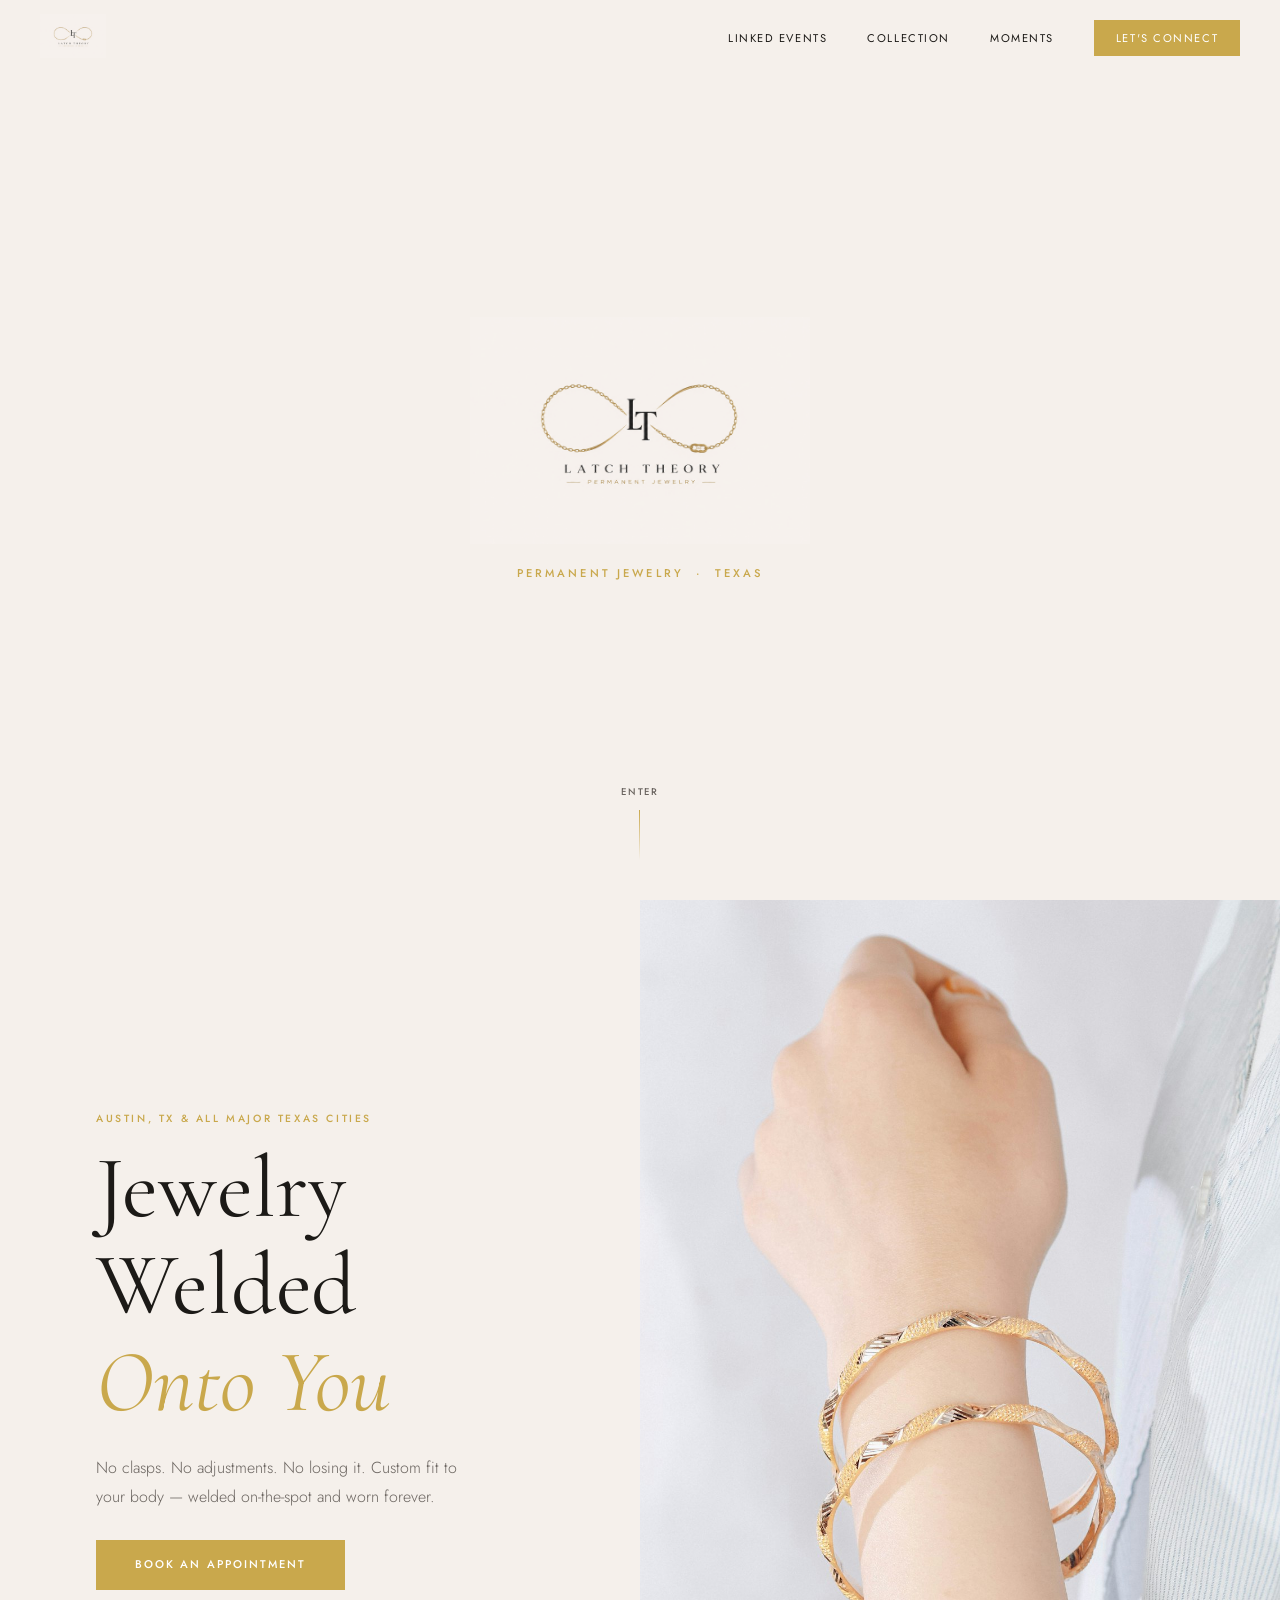
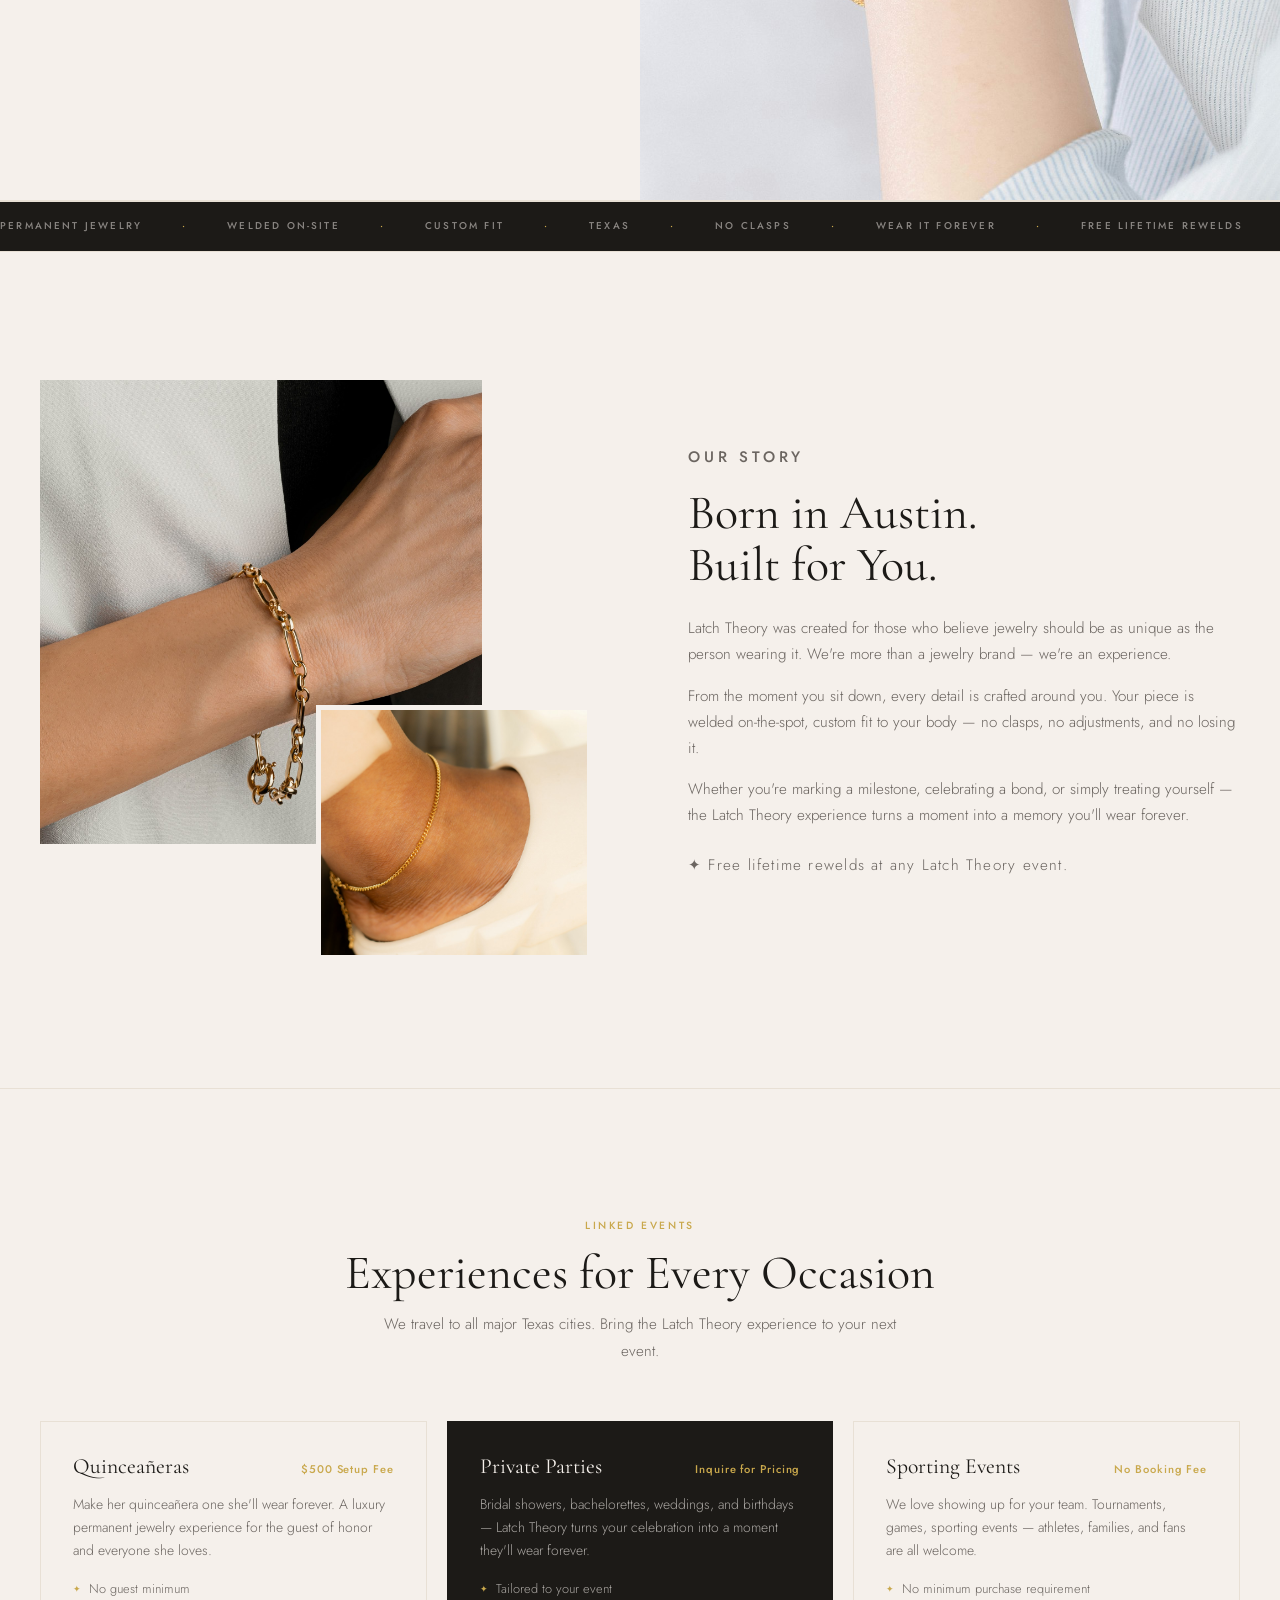
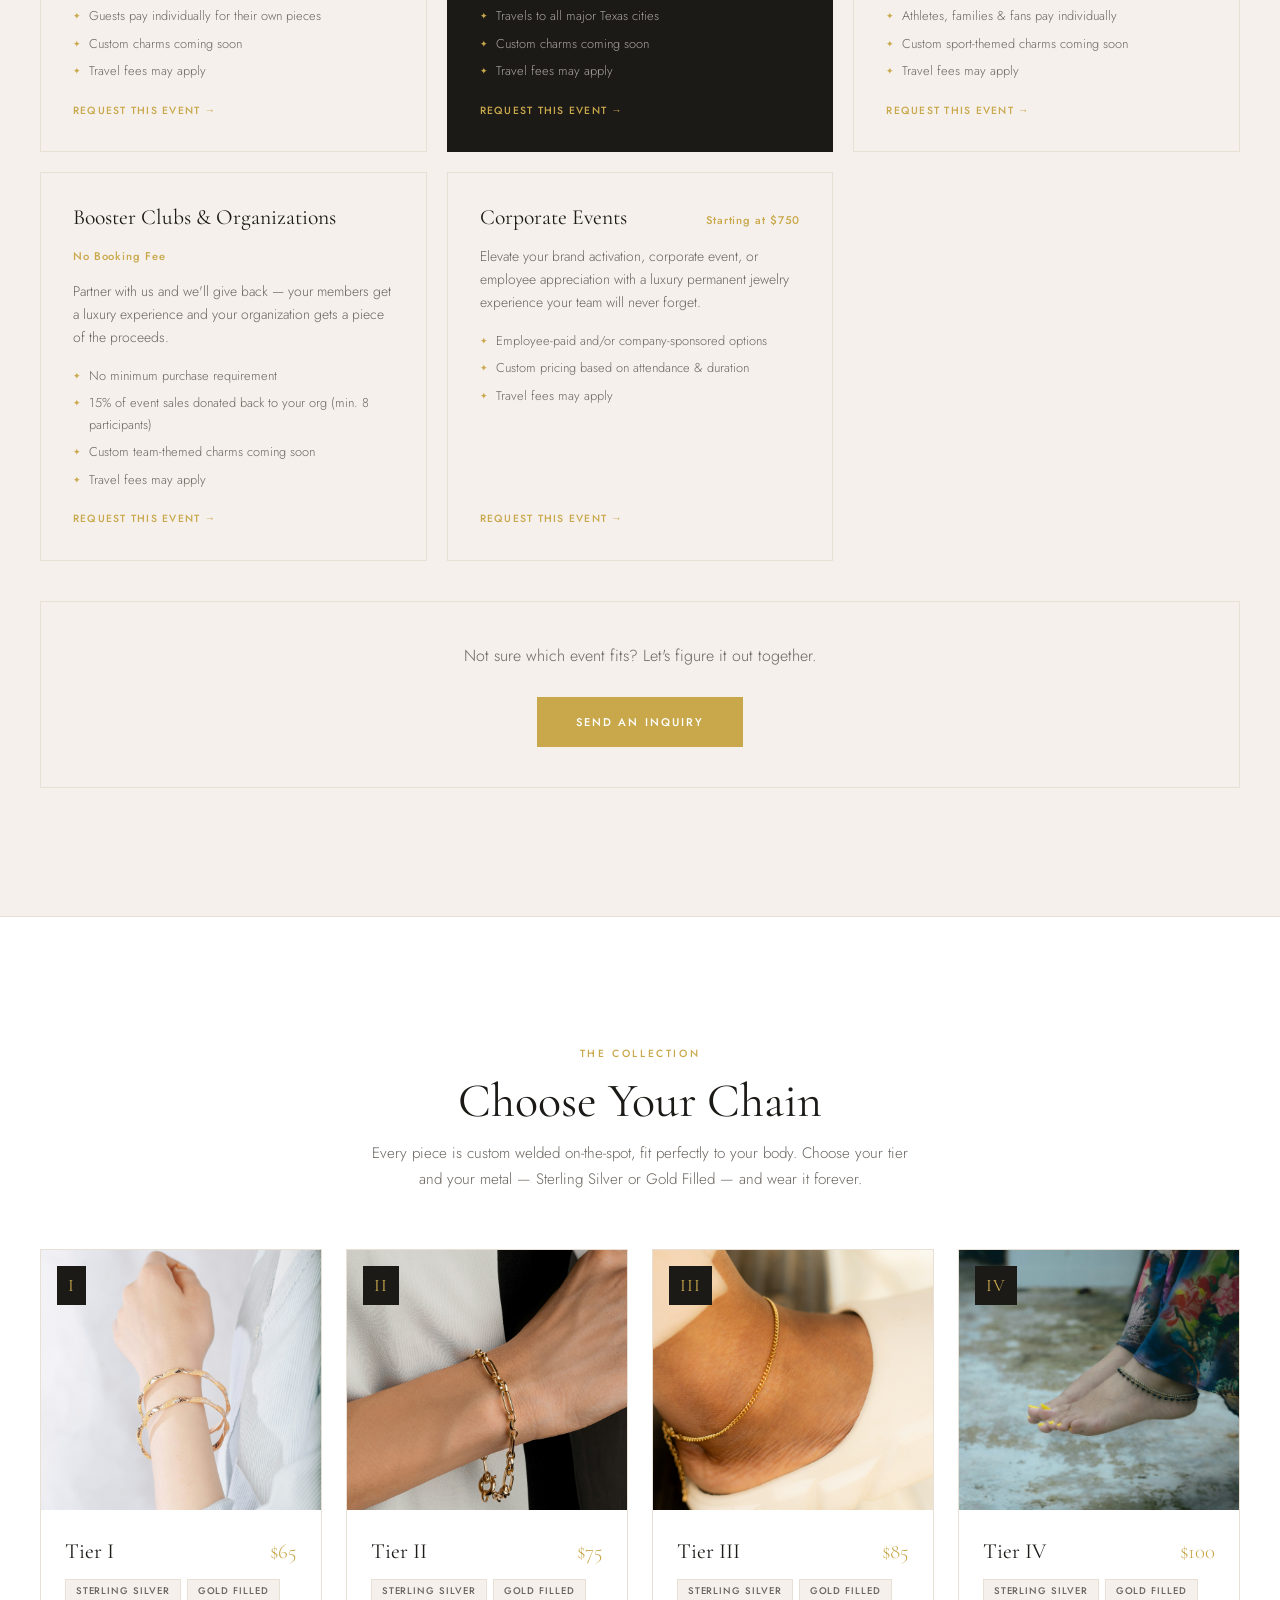
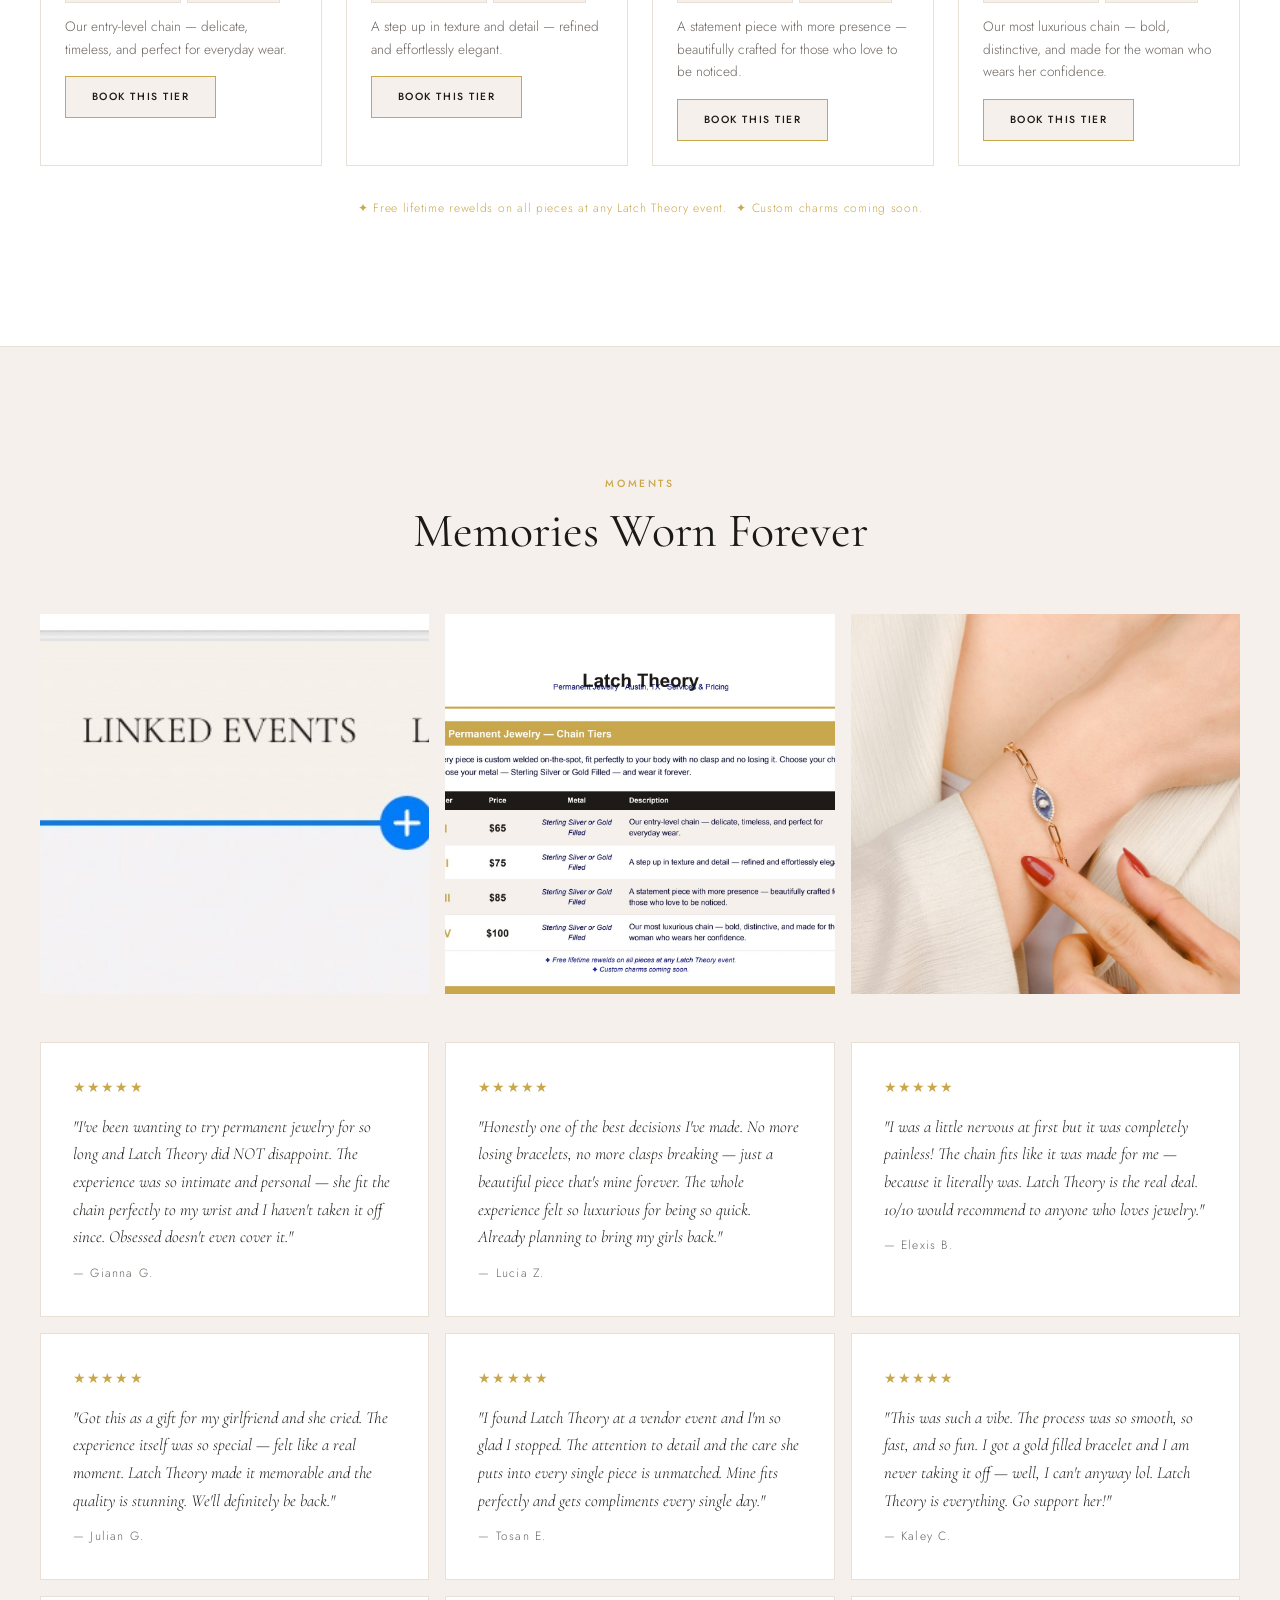
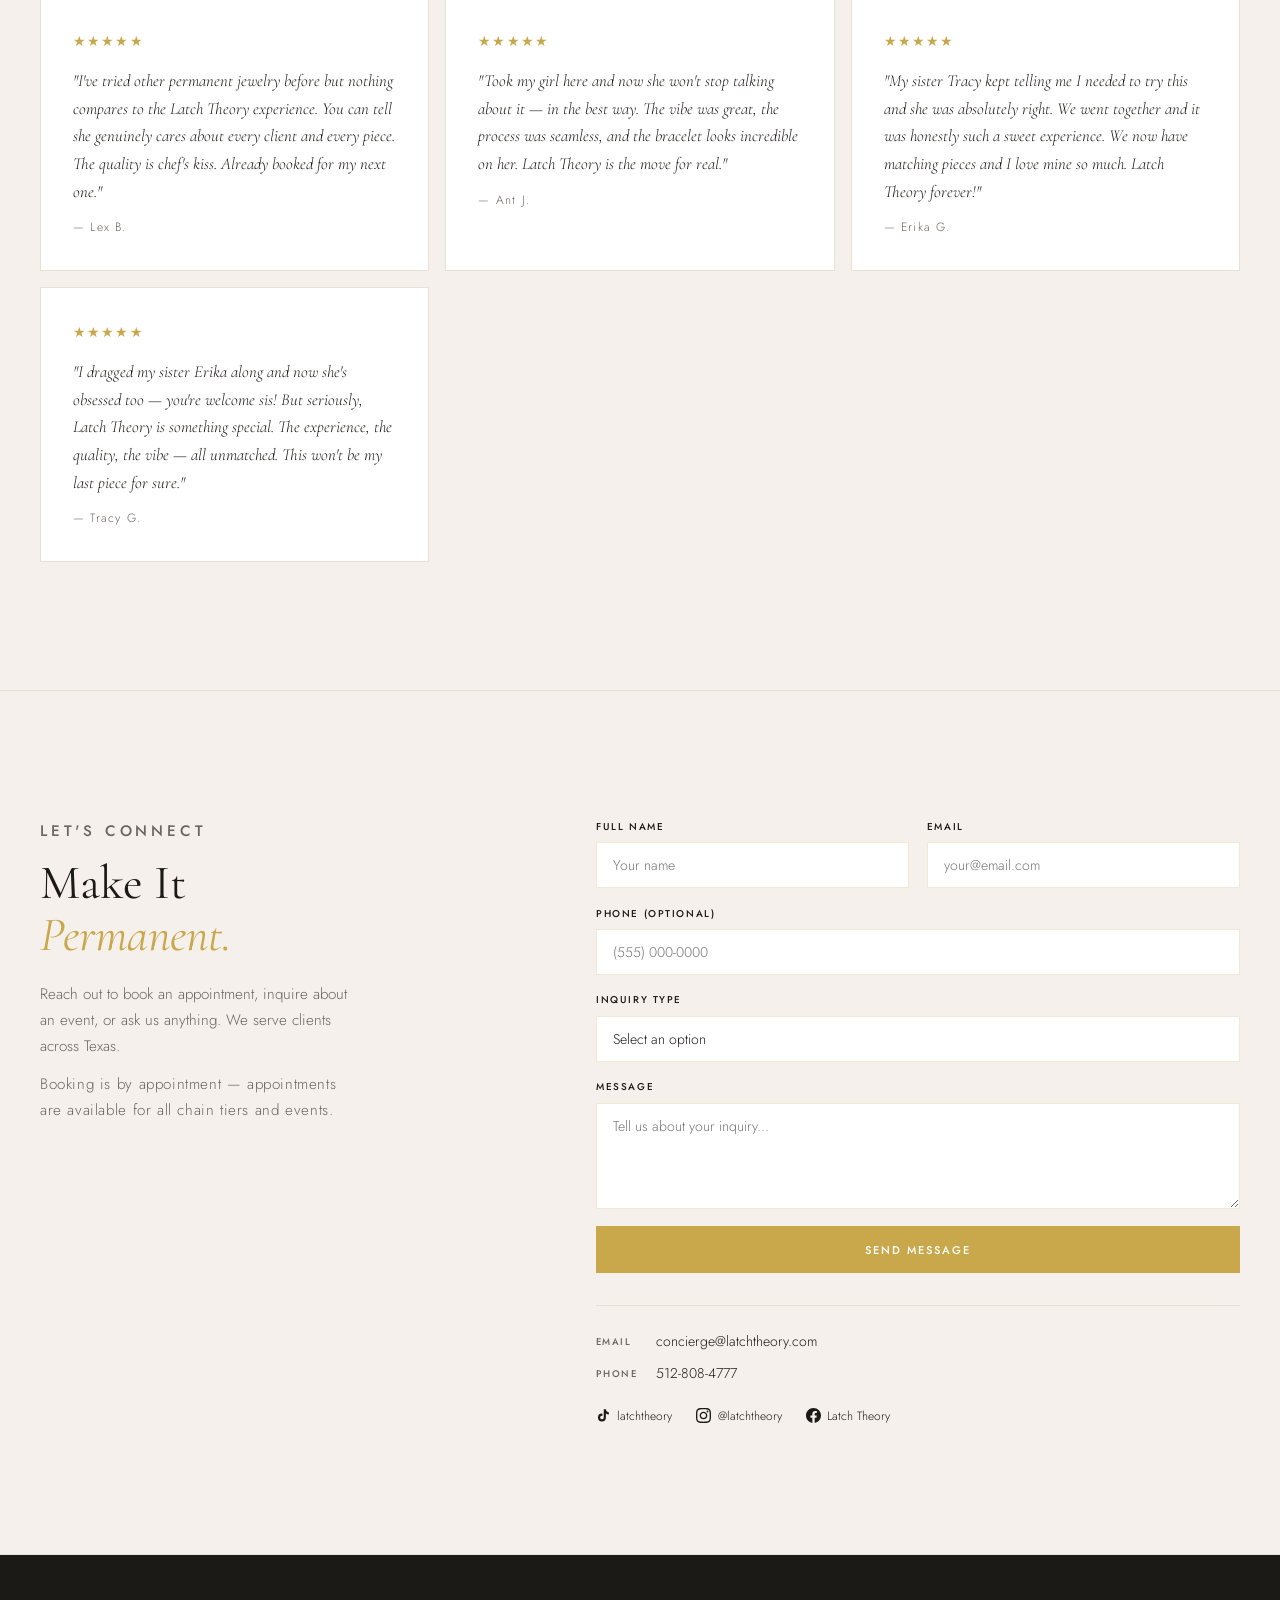
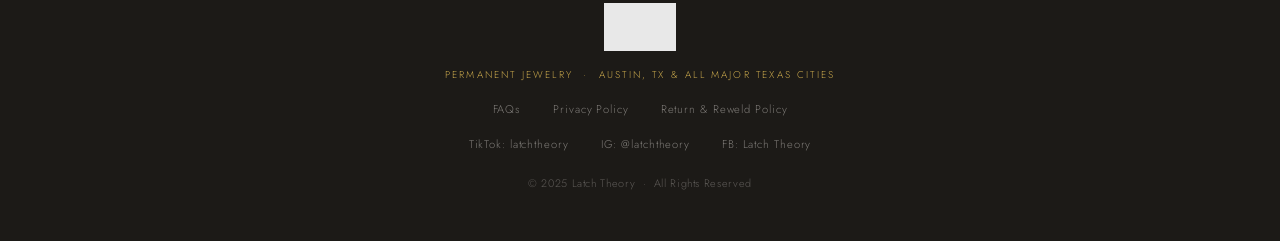
==== design4/index.html @ 0f4f3689 "Design 4: full site build with all real client content - Full-screen logo splash entrance that revea" ====
<!DOCTYPE html>
<html lang="en">
<head>
  <meta charset="UTF-8" />
  <meta name="viewport" content="width=device-width, initial-scale=1.0" />
  <title>Latch Theory — Permanent Jewelry | Texas</title>
  <link rel="stylesheet" href="style.css" />
  <link href="https://fonts.googleapis.com/css2?family=Cormorant+Garamond:ital,wght@0,300;0,400;0,500;1,300;1,400&family=Jost:wght@300;400;500&display=swap" rel="stylesheet" />
</head>
<body>

  <!-- ── Nav (hidden until scroll past splash) ── -->
  <nav id="nav">
    <div class="nav-inner">
      <a href="#splash" class="nav-logo">
        <img src="../images/logo.PNG" alt="Latch Theory" />
      </a>
      <button class="nav-toggle" aria-label="Toggle menu">&#9776;</button>
      <ul class="nav-links">
        <li><a href="#events">Linked Events</a></li>
        <li><a href="#collection">Collection</a></li>
        <li><a href="#moments">Moments</a></li>
        <li><a href="#contact" class="nav-cta">Let's Connect</a></li>
      </ul>
    </div>
  </nav>

  <!-- ── Splash ── -->
  <section class="splash" id="splash">
    <div class="splash-content">
      <img src="../images/logo.PNG" alt="Latch Theory" class="splash-logo" />
      <p class="splash-tagline">Permanent Jewelry &nbsp;·&nbsp; Texas</p>
    </div>
    <a href="#hero" class="splash-scroll" aria-label="Scroll down">
      <span>Enter</span>
      <div class="scroll-line"></div>
    </a>
  </section>

  <!-- ── Hero ── -->
  <section class="hero" id="hero">
    <div class="hero-content">
      <p class="eyebrow">Austin, TX &amp; All Major Texas Cities</p>
      <h1>Jewelry Welded<br /><em>Onto You</em></h1>
      <p class="hero-sub">No clasps. No adjustments. No losing it. Custom fit to your body — welded on-the-spot and worn forever.</p>
      <a href="#contact" class="btn-primary">Book an Appointment</a>
    </div>
    <div class="hero-image">
      <img src="../images/bracelet-gold-arm.jpg" alt="Gold bracelet on wrist" />
    </div>
  </section>

  <!-- ── Marquee ── -->
  <div class="marquee-wrap" aria-hidden="true">
    <div class="marquee">
      <span>Permanent Jewelry</span><span class="dot">·</span>
      <span>Welded On-Site</span><span class="dot">·</span>
      <span>Custom Fit</span><span class="dot">·</span>
      <span>Texas</span><span class="dot">·</span>
      <span>No Clasps</span><span class="dot">·</span>
      <span>Wear It Forever</span><span class="dot">·</span>
      <span>Free Lifetime Rewelds</span><span class="dot">·</span>
      <span>Permanent Jewelry</span><span class="dot">·</span>
      <span>Welded On-Site</span><span class="dot">·</span>
      <span>Custom Fit</span><span class="dot">·</span>
      <span>Texas</span><span class="dot">·</span>
      <span>No Clasps</span><span class="dot">·</span>
      <span>Wear It Forever</span><span class="dot">·</span>
      <span>Free Lifetime Rewelds</span><span class="dot">·</span>
    </div>
  </div>

  <!-- ── About ── -->
  <section class="about">
    <div class="about-inner">
      <div class="about-images">
        <img class="img-main" src="../images/bracelet-closeup.jpg" alt="Close-up bracelet" />
        <img class="img-accent" src="../images/anklet-gold-slipper.jpg" alt="Gold anklet" />
      </div>
      <div class="about-text">
        <p class="section-label">Our Story</p>
        <h2>Born in Austin.<br />Built for You.</h2>
        <p>Latch Theory was created for those who believe jewelry should be as unique as the person wearing it. We're more than a jewelry brand — we're an experience.</p>
        <p>From the moment you sit down, every detail is crafted around you. Your piece is welded on-the-spot, custom fit to your body — no clasps, no adjustments, and no losing it.</p>
        <p>Whether you're marking a milestone, celebrating a bond, or simply treating yourself — the Latch Theory experience turns a moment into a memory you'll wear forever.</p>
        <p class="about-note">✦ Free lifetime rewelds at any Latch Theory event.</p>
      </div>
    </div>
  </section>

  <!-- ── Swappable Sections (desktop: events first | mobile: collection first) ── -->
  <div class="content-sections">

    <!-- ── Linked Events ── -->
    <section class="events" id="events">
      <div class="events-inner">
        <div class="section-header">
          <p class="section-label">Linked Events</p>
          <h2>Experiences for Every Occasion</h2>
          <p class="section-sub">We travel to all major Texas cities. Bring the Latch Theory experience to your next event.</p>
        </div>

        <div class="events-grid">

          <div class="event-card">
            <div class="event-top">
              <h3>Quinceañeras</h3>
              <span class="event-price">$500 Setup Fee</span>
            </div>
            <p class="event-desc">Make her quinceañera one she'll wear forever. A luxury permanent jewelry experience for the guest of honor and everyone she loves.</p>
            <ul class="event-bullets">
              <li>No guest minimum</li>
              <li>Guests pay individually for their own pieces</li>
              <li>Custom charms coming soon</li>
              <li>Travel fees may apply</li>
            </ul>
            <a href="#contact" class="event-link">Request This Event →</a>
          </div>

          <div class="event-card featured">
            <div class="event-top">
              <h3>Private Parties</h3>
              <span class="event-price">Inquire for Pricing</span>
            </div>
            <p class="event-desc">Bridal showers, bachelorettes, weddings, and birthdays — Latch Theory turns your celebration into a moment they'll wear forever.</p>
            <ul class="event-bullets">
              <li>Tailored to your event</li>
              <li>Travels to all major Texas cities</li>
              <li>Custom charms coming soon</li>
              <li>Travel fees may apply</li>
            </ul>
            <a href="#contact" class="event-link">Request This Event →</a>
          </div>

          <div class="event-card">
            <div class="event-top">
              <h3>Sporting Events</h3>
              <span class="event-price">No Booking Fee</span>
            </div>
            <p class="event-desc">We love showing up for your team. Tournaments, games, sporting events — athletes, families, and fans are all welcome.</p>
            <ul class="event-bullets">
              <li>No minimum purchase requirement</li>
              <li>Athletes, families &amp; fans pay individually</li>
              <li>Custom sport-themed charms coming soon</li>
              <li>Travel fees may apply</li>
            </ul>
            <a href="#contact" class="event-link">Request This Event →</a>
          </div>

          <div class="event-card">
            <div class="event-top">
              <h3>Booster Clubs &amp; Organizations</h3>
              <span class="event-price">No Booking Fee</span>
            </div>
            <p class="event-desc">Partner with us and we'll give back — your members get a luxury experience and your organization gets a piece of the proceeds.</p>
            <ul class="event-bullets">
              <li>No minimum purchase requirement</li>
              <li>15% of event sales donated back to your org (min. 8 participants)</li>
              <li>Custom team-themed charms coming soon</li>
              <li>Travel fees may apply</li>
            </ul>
            <a href="#contact" class="event-link">Request This Event →</a>
          </div>

          <div class="event-card">
            <div class="event-top">
              <h3>Corporate Events</h3>
              <span class="event-price">Starting at $750</span>
            </div>
            <p class="event-desc">Elevate your brand activation, corporate event, or employee appreciation with a luxury permanent jewelry experience your team will never forget.</p>
            <ul class="event-bullets">
              <li>Employee-paid and/or company-sponsored options</li>
              <li>Custom pricing based on attendance &amp; duration</li>
              <li>Travel fees may apply</li>
            </ul>
            <a href="#contact" class="event-link">Request This Event →</a>
          </div>

        </div>

        <div class="events-cta">
          <p>Not sure which event fits? Let's figure it out together.</p>
          <a href="#contact" class="btn-primary">Send an Inquiry</a>
        </div>
      </div>
    </section>

    <!-- ── Collection ── -->
    <section class="collection" id="collection">
      <div class="section-header">
        <p class="section-label">The Collection</p>
        <h2>Choose Your Chain</h2>
        <p class="section-sub">Every piece is custom welded on-the-spot, fit perfectly to your body. Choose your tier and your metal — Sterling Silver or Gold Filled — and wear it forever.</p>
      </div>

      <div class="collection-grid">

        <div class="tier-card">
          <div class="tier-image">
            <img src="../images/bracelet-gold-arm.jpg" alt="Tier I chain" />
            <div class="tier-num">I</div>
          </div>
          <div class="tier-info">
            <div class="tier-header">
              <h3>Tier I</h3>
              <span class="tier-price">$65</span>
            </div>
            <div class="tier-metals">
              <span>Sterling Silver</span>
              <span>Gold Filled</span>
            </div>
            <p class="tier-desc">Our entry-level chain — delicate, timeless, and perfect for everyday wear.</p>
            <a href="#contact" class="btn-secondary">Book This Tier</a>
          </div>
        </div>

        <div class="tier-card">
          <div class="tier-image">
            <img src="../images/bracelet-closeup.jpg" alt="Tier II chain" />
            <div class="tier-num">II</div>
          </div>
          <div class="tier-info">
            <div class="tier-header">
              <h3>Tier II</h3>
              <span class="tier-price">$75</span>
            </div>
            <div class="tier-metals">
              <span>Sterling Silver</span>
              <span>Gold Filled</span>
            </div>
            <p class="tier-desc">A step up in texture and detail — refined and effortlessly elegant.</p>
            <a href="#contact" class="btn-secondary">Book This Tier</a>
          </div>
        </div>

        <div class="tier-card">
          <div class="tier-image">
            <img src="../images/anklet-gold-slipper.jpg" alt="Tier III chain" />
            <div class="tier-num">III</div>
          </div>
          <div class="tier-info">
            <div class="tier-header">
              <h3>Tier III</h3>
              <span class="tier-price">$85</span>
            </div>
            <div class="tier-metals">
              <span>Sterling Silver</span>
              <span>Gold Filled</span>
            </div>
            <p class="tier-desc">A statement piece with more presence — beautifully crafted for those who love to be noticed.</p>
            <a href="#contact" class="btn-secondary">Book This Tier</a>
          </div>
        </div>

        <div class="tier-card">
          <div class="tier-image">
            <img src="../images/anklet-feet.jpg" alt="Tier IV chain" />
            <div class="tier-num">IV</div>
          </div>
          <div class="tier-info">
            <div class="tier-header">
              <h3>Tier IV</h3>
              <span class="tier-price">$100</span>
            </div>
            <div class="tier-metals">
              <span>Sterling Silver</span>
              <span>Gold Filled</span>
            </div>
            <p class="tier-desc">Our most luxurious chain — bold, distinctive, and made for the woman who wears her confidence.</p>
            <a href="#contact" class="btn-secondary">Book This Tier</a>
          </div>
        </div>

      </div>

      <p class="collection-note">✦ Free lifetime rewelds on all pieces at any Latch Theory event. &nbsp;✦ Custom charms coming soon.</p>
    </section>

  </div><!-- end .content-sections -->

  <!-- ── Moments ── -->
  <section class="moments" id="moments">
    <div class="section-header">
      <p class="section-label">Moments</p>
      <h2>Memories Worn Forever</h2>
    </div>

    <div class="moments-photos">
      <div class="moment-photo">
        <img src="../images/customer-image-1.jpeg" alt="Customer moment" />
      </div>
      <div class="moment-photo">
        <img src="../images/customer-image-2.jpeg" alt="Customer moment" />
      </div>
      <div class="moment-photo">
        <img src="../images/bracelet-evil-eye.jpg" alt="Jewelry moment" />
      </div>
    </div>

    <div class="reviews-grid">

      <div class="review-card">
        <div class="review-stars">&#9733;&#9733;&#9733;&#9733;&#9733;</div>
        <p class="review-text">"I've been wanting to try permanent jewelry for so long and Latch Theory did NOT disappoint. The experience was so intimate and personal — she fit the chain perfectly to my wrist and I haven't taken it off since. Obsessed doesn't even cover it."</p>
        <p class="review-author">— Gianna G.</p>
      </div>

      <div class="review-card">
        <div class="review-stars">&#9733;&#9733;&#9733;&#9733;&#9733;</div>
        <p class="review-text">"Honestly one of the best decisions I've made. No more losing bracelets, no more clasps breaking — just a beautiful piece that's mine forever. The whole experience felt so luxurious for being so quick. Already planning to bring my girls back."</p>
        <p class="review-author">— Lucia Z.</p>
      </div>

      <div class="review-card">
        <div class="review-stars">&#9733;&#9733;&#9733;&#9733;&#9733;</div>
        <p class="review-text">"I was a little nervous at first but it was completely painless! The chain fits like it was made for me — because it literally was. Latch Theory is the real deal. 10/10 would recommend to anyone who loves jewelry."</p>
        <p class="review-author">— Elexis B.</p>
      </div>

      <div class="review-card">
        <div class="review-stars">&#9733;&#9733;&#9733;&#9733;&#9733;</div>
        <p class="review-text">"Got this as a gift for my girlfriend and she cried. The experience itself was so special — felt like a real moment. Latch Theory made it memorable and the quality is stunning. We'll definitely be back."</p>
        <p class="review-author">— Julian G.</p>
      </div>

      <div class="review-card">
        <div class="review-stars">&#9733;&#9733;&#9733;&#9733;&#9733;</div>
        <p class="review-text">"I found Latch Theory at a vendor event and I'm so glad I stopped. The attention to detail and the care she puts into every single piece is unmatched. Mine fits perfectly and gets compliments every single day."</p>
        <p class="review-author">— Tosan E.</p>
      </div>

      <div class="review-card">
        <div class="review-stars">&#9733;&#9733;&#9733;&#9733;&#9733;</div>
        <p class="review-text">"This was such a vibe. The process was so smooth, so fast, and so fun. I got a gold filled bracelet and I am never taking it off — well, I can't anyway lol. Latch Theory is everything. Go support her!"</p>
        <p class="review-author">— Kaley C.</p>
      </div>

      <div class="review-card">
        <div class="review-stars">&#9733;&#9733;&#9733;&#9733;&#9733;</div>
        <p class="review-text">"I've tried other permanent jewelry before but nothing compares to the Latch Theory experience. You can tell she genuinely cares about every client and every piece. The quality is chef's kiss. Already booked for my next one."</p>
        <p class="review-author">— Lex B.</p>
      </div>

      <div class="review-card">
        <div class="review-stars">&#9733;&#9733;&#9733;&#9733;&#9733;</div>
        <p class="review-text">"Took my girl here and now she won't stop talking about it — in the best way. The vibe was great, the process was seamless, and the bracelet looks incredible on her. Latch Theory is the move for real."</p>
        <p class="review-author">— Ant J.</p>
      </div>

      <div class="review-card">
        <div class="review-stars">&#9733;&#9733;&#9733;&#9733;&#9733;</div>
        <p class="review-text">"My sister Tracy kept telling me I needed to try this and she was absolutely right. We went together and it was honestly such a sweet experience. We now have matching pieces and I love mine so much. Latch Theory forever!"</p>
        <p class="review-author">— Erika G.</p>
      </div>

      <div class="review-card">
        <div class="review-stars">&#9733;&#9733;&#9733;&#9733;&#9733;</div>
        <p class="review-text">"I dragged my sister Erika along and now she's obsessed too — you're welcome sis! But seriously, Latch Theory is something special. The experience, the quality, the vibe — all unmatched. This won't be my last piece for sure."</p>
        <p class="review-author">— Tracy G.</p>
      </div>

    </div>
  </section>

  <!-- ── Let's Connect ── -->
  <section class="contact" id="contact">
    <div class="contact-inner">
      <div class="contact-left">
        <p class="section-label">Let's Connect</p>
        <h2>Make It<br /><em>Permanent.</em></h2>
        <p>Reach out to book an appointment, inquire about an event, or ask us anything. We serve clients across Texas.</p>
        <p class="contact-note">Booking is by appointment — appointments are available for all chain tiers and events.</p>
      </div>
      <div class="contact-right">
        <form class="contact-form" action="mailto:concierge@latchtheory.com" method="post" enctype="text/plain">
          <div class="form-row">
            <div class="form-group">
              <label for="name">Full Name</label>
              <input type="text" id="name" name="name" placeholder="Your name" required />
            </div>
            <div class="form-group">
              <label for="email">Email</label>
              <input type="email" id="email" name="email" placeholder="your@email.com" required />
            </div>
          </div>
          <div class="form-group">
            <label for="phone">Phone (optional)</label>
            <input type="tel" id="phone" name="phone" placeholder="(555) 000-0000" />
          </div>
          <div class="form-group">
            <label for="inquiry">Inquiry Type</label>
            <select id="inquiry" name="inquiry">
              <option value="">Select an option</option>
              <option value="appointment">Appointment Session</option>
              <option value="quinceañera">Quinceañera</option>
              <option value="private-party">Private Party</option>
              <option value="sporting-event">Sporting Event</option>
              <option value="booster-club">Booster Club / Organization</option>
              <option value="corporate">Corporate Event</option>
              <option value="general">General Question</option>
            </select>
          </div>
          <div class="form-group">
            <label for="message">Message</label>
            <textarea id="message" name="message" rows="4" placeholder="Tell us about your inquiry..."></textarea>
          </div>
          <button type="submit" class="btn-primary full-width">Send Message</button>
        </form>

        <div class="contact-info">
          <a href="mailto:concierge@latchtheory.com" class="contact-info-item">
            <span class="info-label">Email</span>
            <span>concierge@latchtheory.com</span>
          </a>
          <a href="tel:5128084777" class="contact-info-item">
            <span class="info-label">Phone</span>
            <span>512-808-4777</span>
          </a>
          <div class="contact-socials">
            <a href="https://www.tiktok.com/@latchtheory" target="_blank" rel="noopener">
              <svg viewBox="0 0 24 24" fill="currentColor" aria-label="TikTok"><path d="M19.59 6.69a4.83 4.83 0 0 1-3.77-4.25V2h-3.45v13.67a2.89 2.89 0 0 1-2.88 2.5 2.89 2.89 0 0 1-2.89-2.89 2.89 2.89 0 0 1 2.89-2.89c.28 0 .54.04.79.1V9.01a6.32 6.32 0 0 0-.79-.05 6.34 6.34 0 0 0-6.34 6.34 6.34 6.34 0 0 0 6.34 6.34 6.34 6.34 0 0 0 6.33-6.34V8.69a8.18 8.18 0 0 0 4.78 1.52V6.73a4.85 4.85 0 0 1-1.01-.04z"/></svg>
              <span>latchtheory</span>
            </a>
            <a href="https://www.instagram.com/latchtheory" target="_blank" rel="noopener">
              <svg viewBox="0 0 24 24" fill="currentColor" aria-label="Instagram"><path d="M12 2.163c3.204 0 3.584.012 4.85.07 3.252.148 4.771 1.691 4.919 4.919.058 1.265.069 1.645.069 4.849 0 3.205-.012 3.584-.069 4.849-.149 3.225-1.664 4.771-4.919 4.919-1.266.058-1.644.07-4.85.07-3.204 0-3.584-.012-4.849-.07-3.26-.149-4.771-1.699-4.919-4.92-.058-1.265-.07-1.644-.07-4.849 0-3.204.013-3.583.07-4.849.149-3.227 1.664-4.771 4.919-4.919 1.266-.057 1.645-.069 4.849-.069zm0-2.163c-3.259 0-3.667.014-4.947.072-4.358.2-6.78 2.618-6.98 6.98-.059 1.281-.073 1.689-.073 4.948 0 3.259.014 3.668.072 4.948.2 4.358 2.618 6.78 6.98 6.98 1.281.058 1.689.072 4.948.072 3.259 0 3.668-.014 4.948-.072 4.354-.2 6.782-2.618 6.979-6.98.059-1.28.073-1.689.073-4.948 0-3.259-.014-3.667-.072-4.947-.196-4.354-2.617-6.78-6.979-6.98-1.281-.059-1.69-.073-4.949-.073zm0 5.838c-3.403 0-6.162 2.759-6.162 6.162s2.759 6.163 6.162 6.163 6.162-2.759 6.162-6.163c0-3.403-2.759-6.162-6.162-6.162zm0 10.162c-2.209 0-4-1.79-4-4 0-2.209 1.791-4 4-4s4 1.791 4 4c0 2.21-1.791 4-4 4zm6.406-11.845c-.796 0-1.441.645-1.441 1.44s.645 1.44 1.441 1.44c.795 0 1.439-.645 1.439-1.44s-.644-1.44-1.439-1.44z"/></svg>
              <span>@latchtheory</span>
            </a>
            <a href="https://www.facebook.com/LatchTheory" target="_blank" rel="noopener">
              <svg viewBox="0 0 24 24" fill="currentColor" aria-label="Facebook"><path d="M24 12.073c0-6.627-5.373-12-12-12s-12 5.373-12 12c0 5.99 4.388 10.954 10.125 11.854v-8.385H7.078v-3.47h3.047V9.43c0-3.007 1.792-4.669 4.533-4.669 1.312 0 2.686.235 2.686.235v2.953H15.83c-1.491 0-1.956.925-1.956 1.874v2.25h3.328l-.532 3.47h-2.796v8.385C19.612 23.027 24 18.062 24 12.073z"/></svg>
              <span>Latch Theory</span>
            </a>
          </div>
        </div>
      </div>
    </div>
  </section>

  <!-- ── Footer ── -->
  <footer>
    <div class="footer-inner">
      <div class="footer-logo">
        <img src="../images/logo.PNG" alt="Latch Theory" />
      </div>
      <p class="footer-tagline">Permanent Jewelry &nbsp;·&nbsp; Austin, TX &amp; All Major Texas Cities</p>
      <div class="footer-links">
        <a href="faqs.html">FAQs</a>
        <a href="privacy-policy.html">Privacy Policy</a>
        <a href="return-policy.html">Return &amp; Reweld Policy</a>
      </div>
      <div class="footer-socials">
        <a href="https://www.tiktok.com/@latchtheory" target="_blank" rel="noopener">TikTok: latchtheory</a>
        <a href="https://www.instagram.com/latchtheory" target="_blank" rel="noopener">IG: @latchtheory</a>
        <a href="https://www.facebook.com/LatchTheory" target="_blank" rel="noopener">FB: Latch Theory</a>
      </div>
      <p class="footer-copy">&copy; 2025 Latch Theory &nbsp;·&nbsp; All Rights Reserved</p>
    </div>
  </footer>

  <script>
    // Show nav after scrolling past splash
    const nav = document.getElementById('nav');
    const splash = document.getElementById('splash');
    function checkScroll() {
      nav.classList.toggle('nav-visible', splash.getBoundingClientRect().bottom <= 0);
    }
    window.addEventListener('scroll', checkScroll, { passive: true });
    checkScroll();

    // Mobile nav toggle
    const toggle = document.querySelector('.nav-toggle');
    const links  = document.querySelector('.nav-links');
    toggle.addEventListener('click', () => links.classList.toggle('open'));
    document.querySelectorAll('.nav-links a').forEach(a =>
      a.addEventListener('click', () => links.classList.remove('open'))
    );
  </script>

</body>
</html>
---- design4/style.css ----
/* ── Reset & Base ── */
*, *::before, *::after { box-sizing: border-box; margin: 0; padding: 0; }

:root {
  --cream:      #F5F0EB;
  --charcoal:   #1C1A17;
  --gold:       #C9A84C;
  --gold-dark:  #A8873A;
  --gold-faint: #C9A84C40;
  --border:     #E8E0D5;
  --hover-bg:   #EDE5D8;
  --input-bg:   #FFFFFF;
  --input-hov:  #F9F6F2;
  --muted:      #6b6560;
  --white:      #FFFFFF;
}

html { scroll-behavior: smooth; }

body {
  font-family: 'Jost', sans-serif;
  background: var(--cream);
  color: var(--charcoal);
  font-weight: 300;
  line-height: 1.7;
}

img { display: block; width: 100%; height: 100%; object-fit: cover; }
a { text-decoration: none; color: inherit; }

h1, h2, h3 {
  font-family: 'Cormorant Garamond', serif;
  font-weight: 400;
  line-height: 1.1;
}
h1 { font-size: clamp(3rem, 7vw, 5.5rem); }
h2 { font-size: clamp(2rem, 4vw, 3rem); }
h3 { font-size: 1.35rem; font-weight: 400; }
em { font-style: italic; color: var(--gold); }

.eyebrow,
.section-label {
  font-size: 0.65rem;
  font-weight: 500;
  letter-spacing: 0.25em;
  text-transform: uppercase;
  color: var(--gold);
  display: block;
  margin-bottom: 0.75rem;
}

.section-header { text-align: center; margin-bottom: 3.5rem; }
.section-sub {
  font-size: 0.95rem;
  color: var(--muted);
  margin-top: 0.75rem;
  max-width: 540px;
  margin-left: auto;
  margin-right: auto;
  line-height: 1.75;
}

/* ── Buttons ── */
.btn-primary {
  display: inline-block;
  background: var(--gold);
  color: var(--white);
  border: 1px solid var(--gold);
  padding: 0.9rem 2.4rem;
  font-family: 'Jost', sans-serif;
  font-size: 0.7rem;
  font-weight: 500;
  letter-spacing: 0.18em;
  text-transform: uppercase;
  transition: background 0.2s, border-color 0.2s;
  cursor: pointer;
  margin-top: 1.75rem;
}
.btn-primary:hover { background: var(--gold-dark); border-color: var(--gold-dark); }
.btn-primary.full-width { display: block; width: 100%; text-align: center; margin-top: 0; }

.btn-secondary {
  display: inline-block;
  background: var(--cream);
  color: var(--charcoal);
  border: 1px solid var(--gold);
  padding: 0.7rem 1.6rem;
  font-family: 'Jost', sans-serif;
  font-size: 0.65rem;
  font-weight: 500;
  letter-spacing: 0.15em;
  text-transform: uppercase;
  transition: background 0.2s;
  cursor: pointer;
  margin-top: 1rem;
}
.btn-secondary:hover { background: var(--hover-bg); }

/* ── Nav ── */
nav {
  position: fixed;
  top: 0;
  width: 100%;
  z-index: 300;
  background: var(--cream);
  border-bottom: 1px solid transparent;
  transition: border-color 0.3s;
}
nav .nav-logo,
nav .nav-links,
nav .nav-toggle {
  opacity: 0;
  transform: translateY(-6px);
  transition: opacity 0.35s ease, transform 0.35s ease;
  pointer-events: none;
}
nav.nav-visible {
  border-color: var(--border);
  box-shadow: 0 1px 12px rgba(28,26,23,0.05);
}
nav.nav-visible .nav-logo,
nav.nav-visible .nav-links,
nav.nav-visible .nav-toggle {
  opacity: 1;
  transform: translateY(0);
  pointer-events: auto;
}
.nav-inner {
  max-width: 1280px;
  margin: 0 auto;
  padding: 0.9rem 2.5rem;
  display: flex;
  align-items: center;
  justify-content: space-between;
  gap: 2rem;
}
.nav-logo { display: flex; align-items: center; flex-shrink: 0; }
.nav-logo img { height: 44px; width: auto; object-fit: contain; }
.nav-toggle {
  display: none;
  background: none;
  border: none;
  font-size: 1.4rem;
  cursor: pointer;
  color: var(--charcoal);
}
.nav-links {
  list-style: none;
  display: flex;
  align-items: center;
  gap: 2.5rem;
}
.nav-links a {
  font-size: 0.7rem;
  font-weight: 400;
  letter-spacing: 0.14em;
  text-transform: uppercase;
  color: var(--charcoal);
  transition: color 0.2s;
}
.nav-links a:hover { color: var(--gold); }
.nav-links .nav-cta {
  background: var(--gold);
  color: var(--white);
  padding: 0.55rem 1.3rem;
  border: 1px solid var(--gold);
  transition: background 0.2s;
}
.nav-links .nav-cta:hover { background: var(--gold-dark); color: var(--white); border-color: var(--gold-dark); }

/* ── Splash ── */
.splash {
  height: 100vh;
  display: flex;
  flex-direction: column;
  align-items: center;
  justify-content: center;
  background: var(--cream);
  position: relative;
}
.splash-content {
  display: flex;
  flex-direction: column;
  align-items: center;
  gap: 1.25rem;
}
.splash-logo {
  width: min(340px, 55vw);
  height: auto;
  object-fit: contain;
}
.splash-tagline {
  font-size: 0.7rem;
  font-weight: 500;
  letter-spacing: 0.28em;
  text-transform: uppercase;
  color: var(--gold);
}
.splash-scroll {
  position: absolute;
  bottom: 2.5rem;
  display: flex;
  flex-direction: column;
  align-items: center;
  gap: 0.6rem;
  color: var(--charcoal);
}
.splash-scroll span {
  font-size: 0.6rem;
  font-weight: 500;
  letter-spacing: 0.2em;
  text-transform: uppercase;
  color: var(--muted);
}
.scroll-line {
  width: 1px;
  height: 50px;
  background: linear-gradient(to bottom, var(--gold), transparent);
  animation: pulse-line 1.8s ease-in-out infinite;
}
@keyframes pulse-line {
  0%, 100% { opacity: 0.4; }
  50%       { opacity: 1; }
}

/* ── Hero ── */
.hero {
  min-height: 100vh;
  display: grid;
  grid-template-columns: 1fr 1fr;
  align-items: center;
  border-bottom: 1px solid var(--border);
}
.hero-content { padding: 6rem 4rem 6rem 6rem; }
.hero h1 { margin-top: 0.5rem; margin-bottom: 1.5rem; }
.hero-sub { font-size: 1rem; color: var(--muted); max-width: 380px; line-height: 1.8; }
.hero-image { height: 100vh; overflow: hidden; }
.hero-image img { object-position: center; }

/* ── Marquee ── */
.marquee-wrap {
  overflow: hidden;
  border-top: 1px solid var(--border);
  border-bottom: 1px solid var(--border);
  background: var(--charcoal);
  padding: 1rem 0;
}
.marquee {
  display: flex;
  gap: 2.5rem;
  width: max-content;
  animation: marquee 28s linear infinite;
}
.marquee span {
  font-size: 0.62rem;
  font-weight: 500;
  letter-spacing: 0.22em;
  text-transform: uppercase;
  color: rgba(245,240,235,0.5);
  white-space: nowrap;
}
.marquee .dot { color: var(--gold); }
@keyframes marquee {
  from { transform: translateX(0); }
  to   { transform: translateX(-50%); }
}

/* ── About ── */
.about {
  padding: 8rem 2.5rem;
  border-bottom: 1px solid var(--border);
}
.about-inner {
  max-width: 1200px;
  margin: 0 auto;
  display: grid;
  grid-template-columns: 1fr 1fr;
  gap: 6rem;
  align-items: center;
}
.about-images { position: relative; height: 580px; }
.img-main { width: 80%; height: 80%; position: absolute; top: 0; left: 0; }
.img-accent { width: 50%; height: 44%; position: absolute; bottom: 0; right: 0; border: 5px solid var(--cream); }
.about-text h2 { margin-bottom: 1.5rem; }
.about-text p { color: var(--muted); margin-bottom: 1rem; font-size: 0.95rem; }
.about-note {
  font-size: 0.75rem;
  letter-spacing: 0.08em;
  color: var(--gold);
  margin-top: 1.5rem !important;
}

/* ── Content Sections (swap order on mobile) ── */
.content-sections { display: flex; flex-direction: column; }

/* ── Events ── */
.events {
  padding: 8rem 2.5rem;
  border-bottom: 1px solid var(--border);
  order: 1;
}
.events-inner { max-width: 1200px; margin: 0 auto; }
.events-grid {
  display: grid;
  grid-template-columns: repeat(3, 1fr);
  gap: 1.25rem;
  margin-bottom: 2.5rem;
}
/* Last two cards centered when 5 items in 3-col grid */
.event-card:nth-child(4) { grid-column: 1; }
.event-card:nth-child(5) { grid-column: 2; }

.event-card {
  border: 1px solid var(--border);
  padding: 2rem;
  display: flex;
  flex-direction: column;
  transition: border-color 0.2s, transform 0.2s;
}
.event-card:hover { border-color: var(--gold); transform: translateY(-2px); }
.event-card.featured {
  background: var(--charcoal);
  color: var(--cream);
  border-color: var(--charcoal);
}
.event-card.featured .event-price { color: var(--gold); }
.event-card.featured .event-desc  { color: rgba(245,240,235,0.65); }
.event-card.featured .event-bullets li { color: rgba(245,240,235,0.65); }
.event-card.featured .event-link  { color: var(--gold); }
.event-top {
  display: flex;
  align-items: baseline;
  justify-content: space-between;
  gap: 1rem;
  margin-bottom: 0.85rem;
  flex-wrap: wrap;
}
.event-top h3 { line-height: 1.2; }
.event-price {
  font-size: 0.7rem;
  font-weight: 500;
  letter-spacing: 0.08em;
  color: var(--gold);
  white-space: nowrap;
}
.event-desc { font-size: 0.87rem; color: var(--muted); line-height: 1.65; margin-bottom: 1rem; }
.event-bullets {
  list-style: none;
  display: flex;
  flex-direction: column;
  gap: 0.35rem;
  margin-bottom: 1.25rem;
  flex: 1;
}
.event-bullets li {
  font-size: 0.8rem;
  color: var(--muted);
  padding-left: 1rem;
  position: relative;
}
.event-bullets li::before { content: '✦'; position: absolute; left: 0; font-size: 0.55rem; color: var(--gold); top: 0.25rem; }
.event-link {
  font-size: 0.65rem;
  font-weight: 500;
  letter-spacing: 0.12em;
  text-transform: uppercase;
  color: var(--gold);
  transition: color 0.2s;
  margin-top: auto;
}
.event-link:hover { color: var(--gold-dark); }
.events-cta {
  text-align: center;
  padding: 2.5rem;
  border: 1px solid var(--border);
}
.events-cta p { font-size: 1rem; color: var(--muted); }
.events-cta .btn-primary { display: inline-block; }

/* ── Collection ── */
.collection {
  padding: 8rem 2.5rem;
  background: var(--white);
  border-bottom: 1px solid var(--border);
  order: 2;
}
.collection-grid {
  max-width: 1200px;
  margin: 0 auto;
  display: grid;
  grid-template-columns: repeat(4, 1fr);
  gap: 1.5rem;
}
.tier-card {
  border: 1px solid var(--border);
  overflow: hidden;
  transition: border-color 0.2s, transform 0.2s;
  background: var(--white);
}
.tier-card:hover { border-color: var(--gold); transform: translateY(-3px); }
.tier-image { height: 260px; position: relative; overflow: hidden; }
.tier-image img { transition: transform 0.5s; }
.tier-card:hover .tier-image img { transform: scale(1.04); }
.tier-num {
  position: absolute;
  top: 1rem;
  left: 1rem;
  background: var(--charcoal);
  color: var(--gold);
  font-family: 'Cormorant Garamond', serif;
  font-size: 1.1rem;
  font-weight: 400;
  letter-spacing: 0.05em;
  padding: 0.3rem 0.7rem;
}
.tier-info { padding: 1.5rem; }
.tier-header {
  display: flex;
  align-items: baseline;
  justify-content: space-between;
  margin-bottom: 0.6rem;
}
.tier-price {
  font-family: 'Cormorant Garamond', serif;
  font-size: 1.3rem;
  color: var(--gold);
}
.tier-metals {
  display: flex;
  gap: 0.4rem;
  flex-wrap: wrap;
  margin-bottom: 0.75rem;
}
.tier-metals span {
  font-size: 0.6rem;
  font-weight: 500;
  letter-spacing: 0.1em;
  text-transform: uppercase;
  color: var(--muted);
  border: 1px solid var(--border);
  padding: 0.2rem 0.6rem;
  background: var(--cream);
}
.tier-desc { font-size: 0.85rem; color: var(--muted); line-height: 1.65; }
.collection-note {
  max-width: 1200px;
  margin: 2rem auto 0;
  text-align: center;
  font-size: 0.75rem;
  letter-spacing: 0.06em;
  color: var(--gold);
}

/* ── Moments ── */
.moments {
  padding: 8rem 2.5rem;
  border-bottom: 1px solid var(--border);
}
.moments-photos {
  max-width: 1200px;
  margin: 0 auto 3rem;
  display: grid;
  grid-template-columns: repeat(3, 1fr);
  gap: 1rem;
  height: 380px;
}
.moment-photo { overflow: hidden; }
.moment-photo img { transition: transform 0.5s; }
.moment-photo:hover img { transform: scale(1.04); }
.reviews-grid {
  max-width: 1200px;
  margin: 0 auto;
  display: grid;
  grid-template-columns: repeat(3, 1fr);
  gap: 1rem;
}
.review-card {
  background: var(--white);
  border: 1px solid var(--border);
  padding: 2rem;
}
.review-stars {
  color: var(--gold);
  font-size: 0.9rem;
  letter-spacing: 0.08em;
  margin-bottom: 0.85rem;
}
.review-text {
  font-family: 'Cormorant Garamond', serif;
  font-style: italic;
  font-size: 1.05rem;
  line-height: 1.65;
  color: var(--charcoal);
  margin-bottom: 0.75rem;
}
.review-author {
  font-size: 0.75rem;
  letter-spacing: 0.1em;
  color: var(--muted);
}

/* ── Contact ── */
.contact {
  padding: 8rem 2.5rem;
  border-bottom: 1px solid var(--border);
}
.contact-inner {
  max-width: 1200px;
  margin: 0 auto;
  display: grid;
  grid-template-columns: 1fr 1.4fr;
  gap: 6rem;
  align-items: start;
}
.contact-left h2 { margin-bottom: 1.25rem; }
.contact-left p { font-size: 0.95rem; color: var(--muted); margin-bottom: 0.75rem; max-width: 320px; }
.contact-note {
  font-size: 0.8rem;
  color: var(--gold);
  letter-spacing: 0.04em;
  margin-top: 0.5rem !important;
}

/* Form */
.contact-form { display: flex; flex-direction: column; gap: 1.1rem; }
.form-row { display: grid; grid-template-columns: 1fr 1fr; gap: 1.1rem; }
.form-group { display: flex; flex-direction: column; gap: 0.4rem; }
.form-group label {
  font-size: 0.62rem;
  font-weight: 500;
  letter-spacing: 0.16em;
  text-transform: uppercase;
  color: var(--charcoal);
}
.form-group input,
.form-group select,
.form-group textarea {
  background: var(--input-bg);
  border: 1px solid var(--gold-faint);
  padding: 0.75rem 1rem;
  font-family: 'Jost', sans-serif;
  font-size: 0.88rem;
  font-weight: 300;
  color: var(--charcoal);
  transition: border-color 0.2s, background 0.2s;
  outline: none;
  width: 100%;
  appearance: none;
}
.form-group input:hover,
.form-group select:hover,
.form-group textarea:hover { background: var(--input-hov); }
.form-group input:focus,
.form-group select:focus,
.form-group textarea:focus { border-color: var(--gold); }
.form-group textarea { resize: vertical; }

/* Contact info below form */
.contact-info {
  margin-top: 2rem;
  padding-top: 1.5rem;
  border-top: 1px solid var(--border);
  display: flex;
  flex-direction: column;
  gap: 0.5rem;
}
.contact-info-item {
  display: flex;
  align-items: center;
  gap: 0.75rem;
  font-size: 0.88rem;
  color: var(--charcoal);
  transition: color 0.2s;
}
.contact-info-item:hover { color: var(--gold); }
.info-label {
  font-size: 0.6rem;
  font-weight: 500;
  letter-spacing: 0.15em;
  text-transform: uppercase;
  color: var(--muted);
  width: 3rem;
  flex-shrink: 0;
}
.contact-socials {
  display: flex;
  gap: 1.5rem;
  margin-top: 0.75rem;
  flex-wrap: wrap;
}
.contact-socials a {
  display: flex;
  align-items: center;
  gap: 0.4rem;
  font-size: 0.75rem;
  color: var(--charcoal);
  transition: color 0.2s;
}
.contact-socials a:hover { color: var(--gold); }
.contact-socials svg { width: 15px; height: 15px; flex-shrink: 0; }

/* ── Footer ── */
footer {
  background: var(--charcoal);
  padding: 3rem 2.5rem;
}
.footer-inner {
  max-width: 1200px;
  margin: 0 auto;
  display: flex;
  flex-direction: column;
  align-items: center;
  gap: 1rem;
  text-align: center;
}
.footer-logo img {
  height: 48px;
  width: auto;
  object-fit: contain;
  filter: brightness(0) invert(1);
  opacity: 0.9;
}
.footer-tagline {
  font-size: 0.62rem;
  letter-spacing: 0.22em;
  text-transform: uppercase;
  color: var(--gold);
}
.footer-links,
.footer-socials {
  display: flex;
  gap: 2rem;
  flex-wrap: wrap;
  justify-content: center;
}
.footer-links a,
.footer-socials a {
  font-size: 0.7rem;
  letter-spacing: 0.08em;
  color: rgba(245,240,235,0.45);
  transition: color 0.2s;
}
.footer-links a:hover,
.footer-socials a:hover { color: var(--gold); }
.footer-copy {
  font-size: 0.68rem;
  letter-spacing: 0.06em;
  color: rgba(245,240,235,0.3);
  margin-top: 0.25rem;
}

/* ── Responsive ── */
@media (max-width: 1100px) {
  .collection-grid { grid-template-columns: repeat(2, 1fr); }
  .events-grid { grid-template-columns: repeat(2, 1fr); }
  .event-card:nth-child(4) { grid-column: auto; }
  .event-card:nth-child(5) { grid-column: auto; }
}

@media (max-width: 900px) {
  /* Mobile nav */
  .nav-toggle { display: block; }
  .nav-links {
    display: none;
    position: absolute;
    top: 100%;
    left: 0;
    right: 0;
    background: var(--cream);
    border-top: 1px solid var(--border);
    flex-direction: column;
    padding: 1.5rem 2rem;
    gap: 1.25rem;
    align-items: flex-start;
  }
  .nav-links.open { display: flex; }
  .nav-links .nav-cta { background: none; color: var(--gold); padding: 0; border: none; }

  /* Hero */
  .hero { grid-template-columns: 1fr; min-height: auto; }
  .hero-image { height: 65vw; }
  .hero-content { padding: 5rem 2rem 2rem; }

  /* About */
  .about-inner { grid-template-columns: 1fr; gap: 3rem; }
  .about-images { height: 400px; }

  /* Section order: collection first on mobile */
  .collection { order: 1; }
  .events    { order: 2; }

  /* Events */
  .events-grid { grid-template-columns: 1fr; }

  /* Moments */
  .moments-photos { grid-template-columns: 1fr 1fr; height: auto; }
  .moments-photos .moment-photo { height: 240px; }
  .moments-photos .moment-photo:last-child { display: none; }
  .reviews-grid { grid-template-columns: 1fr 1fr; }

  /* Contact */
  .contact-inner { grid-template-columns: 1fr; gap: 3rem; }
  .contact-left p { max-width: none; }
  .form-row { grid-template-columns: 1fr; }
}

@media (max-width: 600px) {
  .collection-grid { grid-template-columns: 1fr; }
  .reviews-grid { grid-template-columns: 1fr; }
  .moments-photos { grid-template-columns: 1fr; }
  .moments-photos .moment-photo { height: 260px; display: block !important; }
  .footer-links, .footer-socials { gap: 1.25rem; }
}
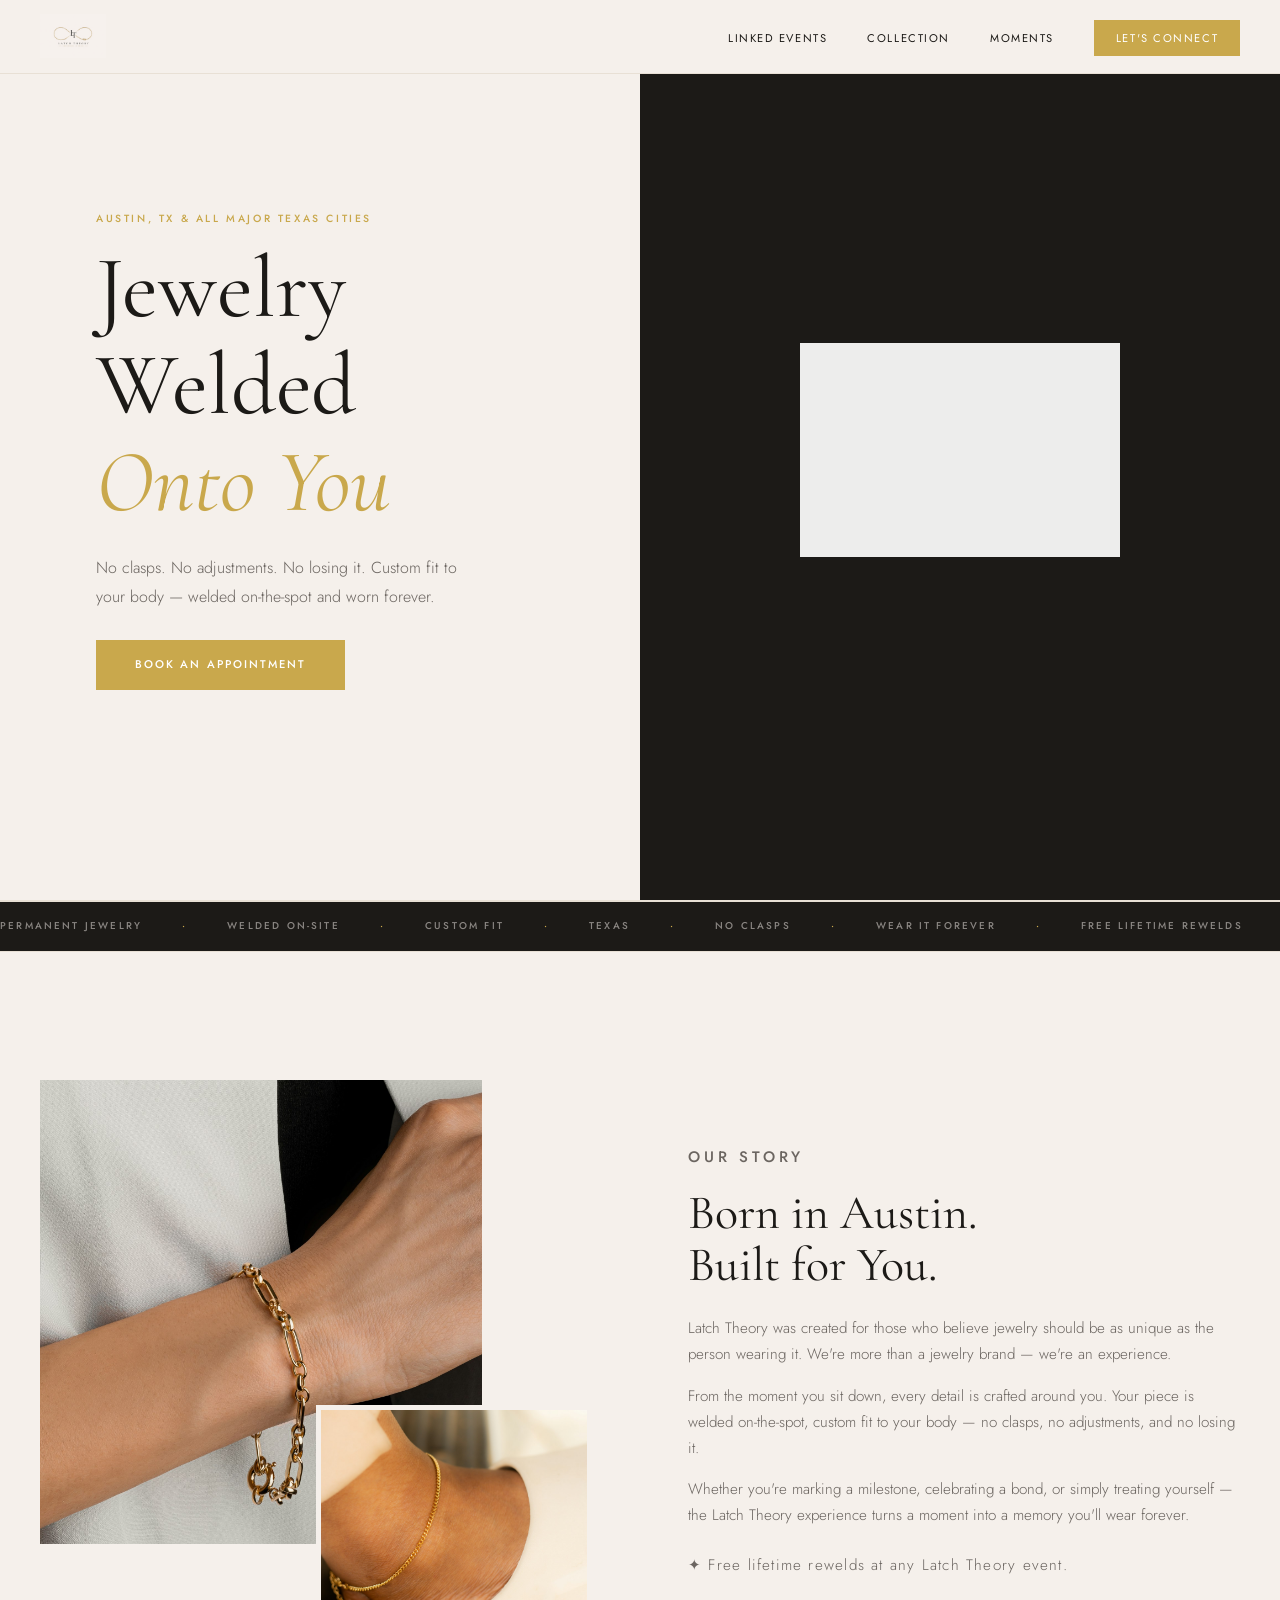
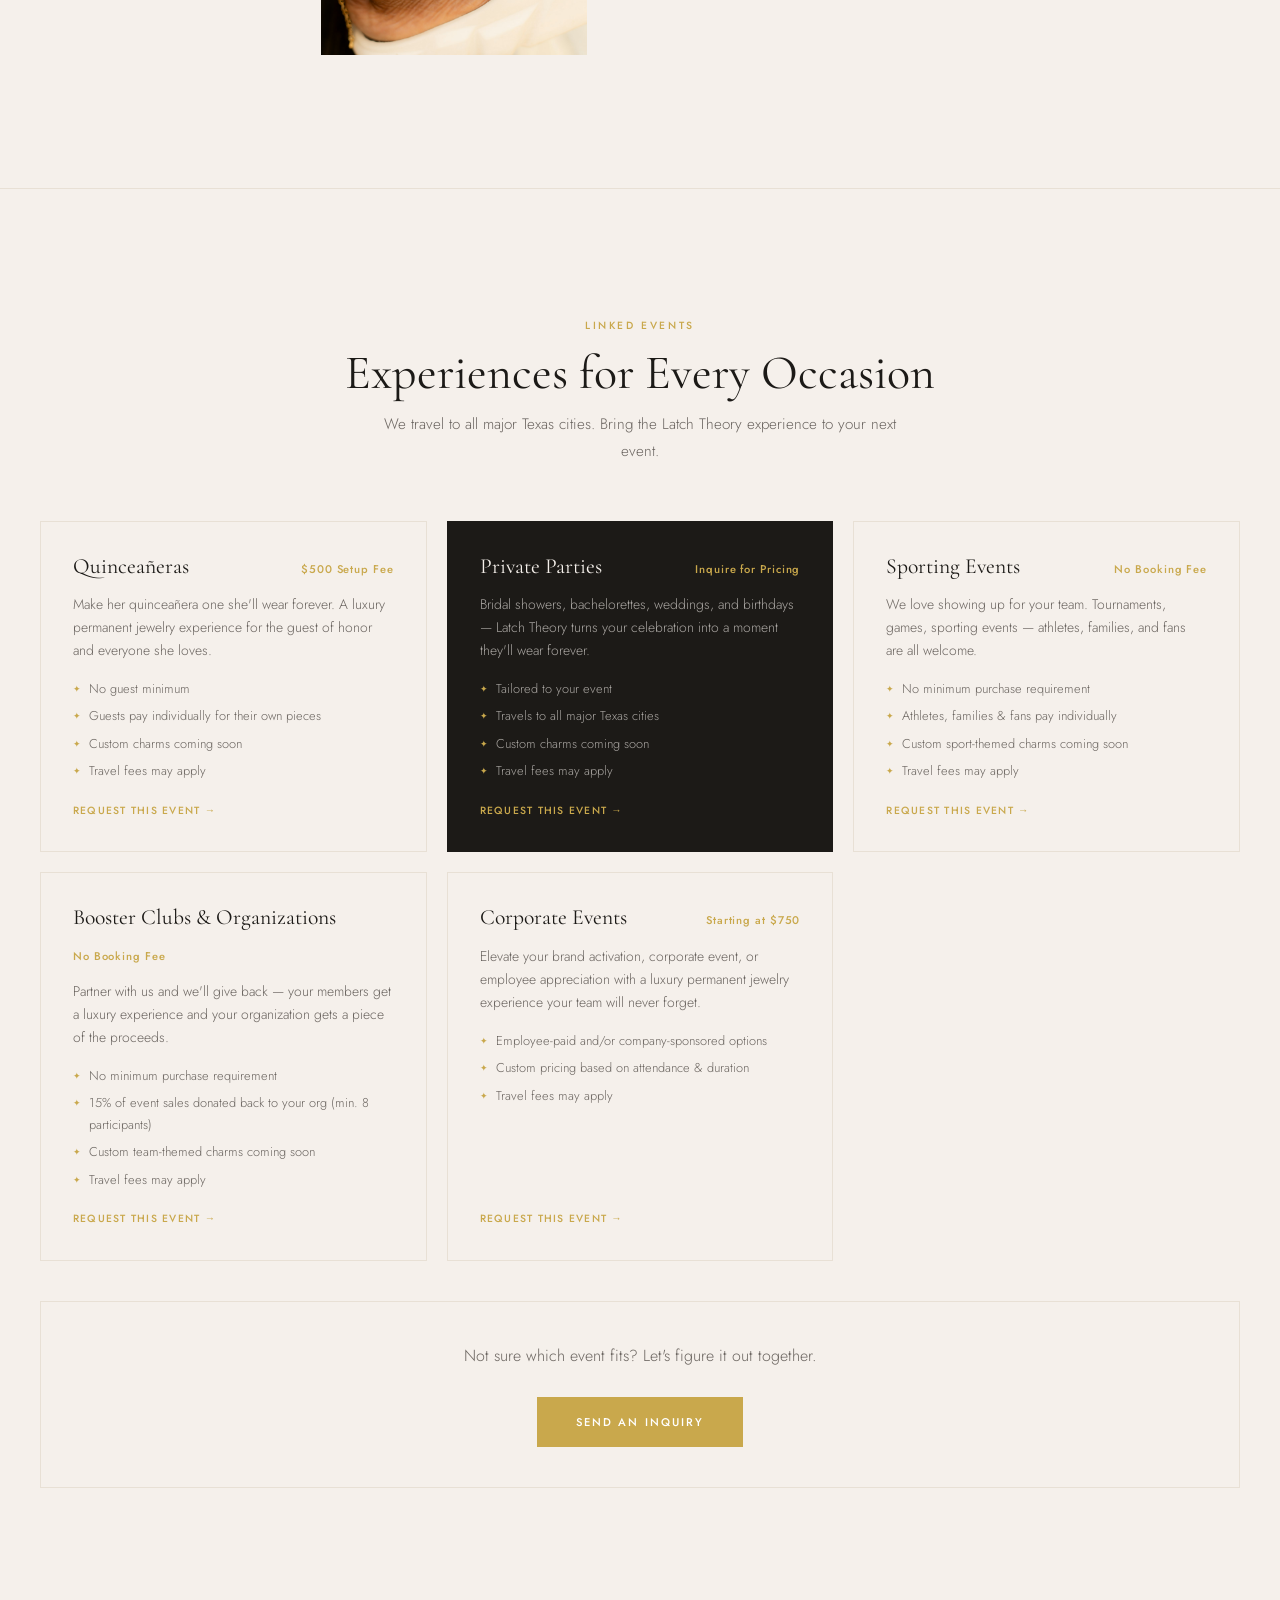
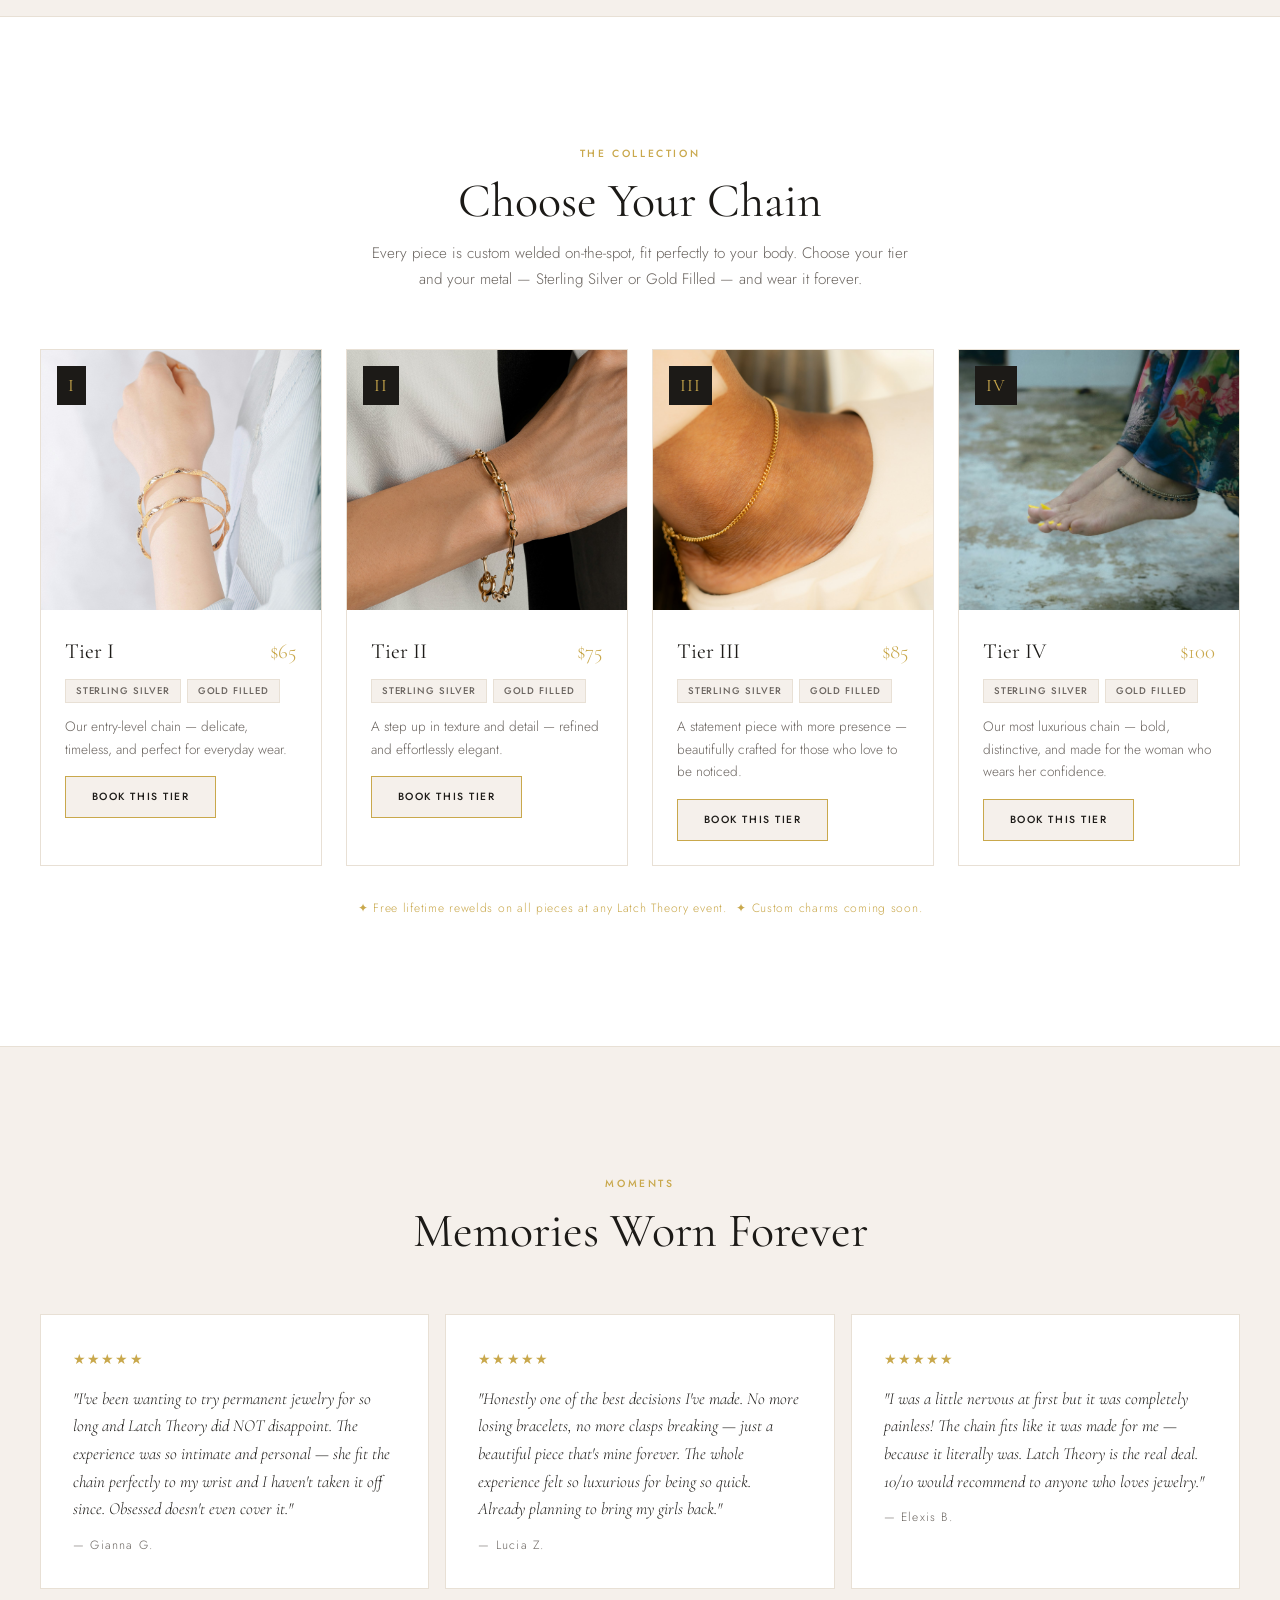
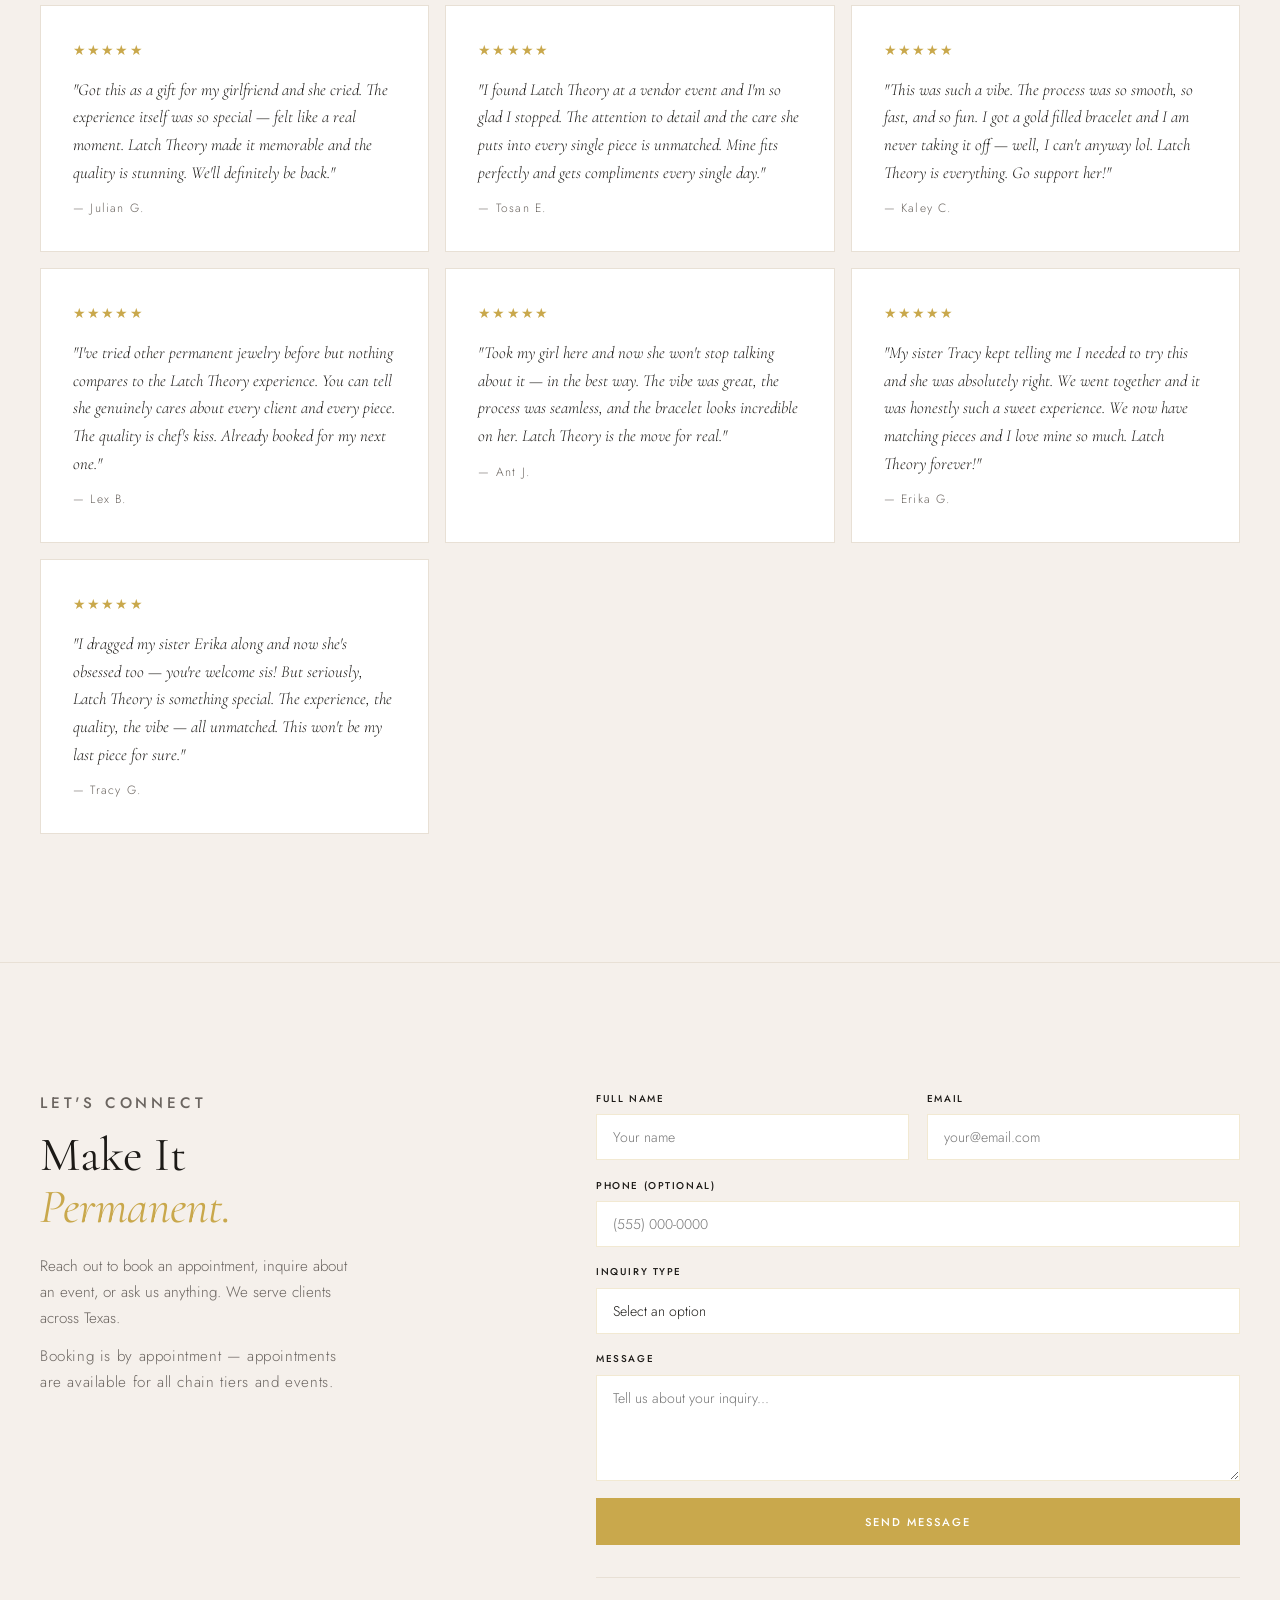
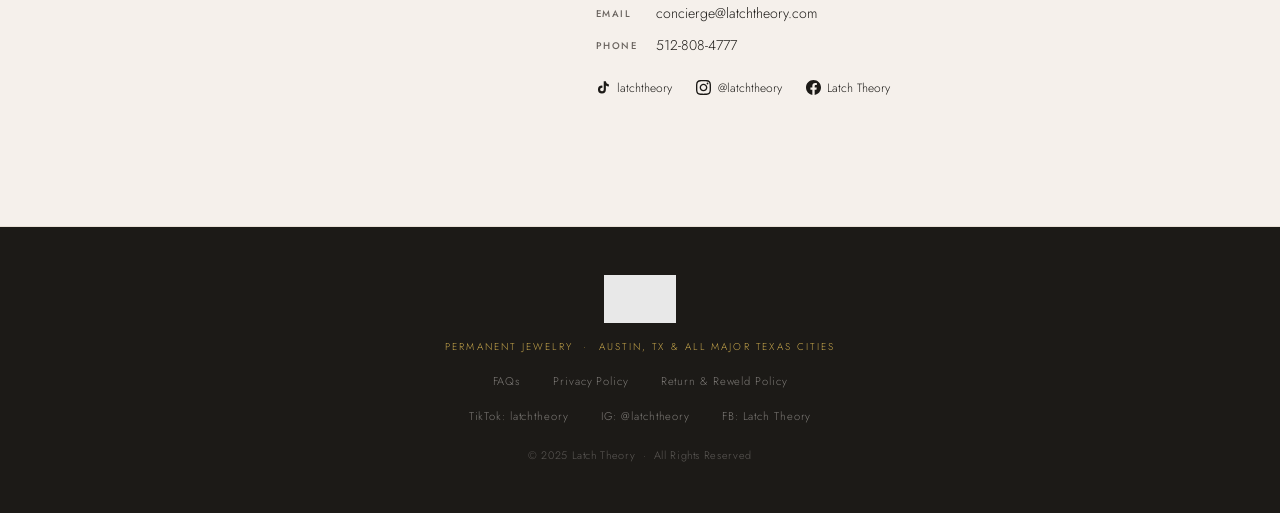
==== commit 538f4036: "Remove splash, swap hero image for logo, remove moments photos - Removed full-screen splash/landing " ====
--- a/design4/index.html
+++ b/design4/index.html
@@ -9,10 +9,10 @@
 </head>
 <body>
 
-  <!-- ── Nav (hidden until scroll past splash) ── -->
-  <nav id="nav">
+  <!-- ── Nav ── -->
+  <nav id="nav" class="nav-visible">
     <div class="nav-inner">
-      <a href="#splash" class="nav-logo">
+      <a href="#hero" class="nav-logo">
         <img src="../images/logo.PNG" alt="Latch Theory" />
       </a>
       <button class="nav-toggle" aria-label="Toggle menu">&#9776;</button>
@@ -25,18 +25,6 @@
     </div>
   </nav>
 
-  <!-- ── Splash ── -->
-  <section class="splash" id="splash">
-    <div class="splash-content">
-      <img src="../images/logo.PNG" alt="Latch Theory" class="splash-logo" />
-      <p class="splash-tagline">Permanent Jewelry &nbsp;·&nbsp; Texas</p>
-    </div>
-    <a href="#hero" class="splash-scroll" aria-label="Scroll down">
-      <span>Enter</span>
-      <div class="scroll-line"></div>
-    </a>
-  </section>
-
   <!-- ── Hero ── -->
   <section class="hero" id="hero">
     <div class="hero-content">
@@ -45,8 +33,8 @@
       <p class="hero-sub">No clasps. No adjustments. No losing it. Custom fit to your body — welded on-the-spot and worn forever.</p>
       <a href="#contact" class="btn-primary">Book an Appointment</a>
     </div>
-    <div class="hero-image">
-      <img src="../images/bracelet-gold-arm.jpg" alt="Gold bracelet on wrist" />
+    <div class="hero-logo-block">
+      <img src="../images/logo.PNG" alt="Latch Theory" class="hero-logo-img" />
     </div>
   </section>
 
@@ -283,18 +271,6 @@
     <div class="section-header">
       <p class="section-label">Moments</p>
       <h2>Memories Worn Forever</h2>
-    </div>
-
-    <div class="moments-photos">
-      <div class="moment-photo">
-        <img src="../images/customer-image-1.jpeg" alt="Customer moment" />
-      </div>
-      <div class="moment-photo">
-        <img src="../images/customer-image-2.jpeg" alt="Customer moment" />
-      </div>
-      <div class="moment-photo">
-        <img src="../images/bracelet-evil-eye.jpg" alt="Jewelry moment" />
-      </div>
     </div>
 
     <div class="reviews-grid">
@@ -457,14 +433,10 @@
   </footer>
 
   <script>
-    // Show nav after scrolling past splash
-    const nav = document.getElementById('nav');
-    const splash = document.getElementById('splash');
-    function checkScroll() {
-      nav.classList.toggle('nav-visible', splash.getBoundingClientRect().bottom <= 0);
-    }
-    window.addEventListener('scroll', checkScroll, { passive: true });
-    checkScroll();
+    // Shrink nav border on scroll
+    window.addEventListener('scroll', () => {
+      document.getElementById('nav').classList.toggle('scrolled', window.scrollY > 10);
+    }, { passive: true });
 
     // Mobile nav toggle
     const toggle = document.querySelector('.nav-toggle');
--- a/design4/style.css
+++ b/design4/style.css
@@ -106,24 +106,11 @@
   border-bottom: 1px solid transparent;
   transition: border-color 0.3s;
 }
-nav .nav-logo,
-nav .nav-links,
-nav .nav-toggle {
-  opacity: 0;
-  transform: translateY(-6px);
-  transition: opacity 0.35s ease, transform 0.35s ease;
-  pointer-events: none;
-}
 nav.nav-visible {
   border-color: var(--border);
+}
+nav.scrolled {
   box-shadow: 0 1px 12px rgba(28,26,23,0.05);
-}
-nav.nav-visible .nav-logo,
-nav.nav-visible .nav-links,
-nav.nav-visible .nav-toggle {
-  opacity: 1;
-  transform: translateY(0);
-  pointer-events: auto;
 }
 .nav-inner {
   max-width: 1280px;
@@ -168,61 +155,6 @@
 }
 .nav-links .nav-cta:hover { background: var(--gold-dark); color: var(--white); border-color: var(--gold-dark); }
 
-/* ── Splash ── */
-.splash {
-  height: 100vh;
-  display: flex;
-  flex-direction: column;
-  align-items: center;
-  justify-content: center;
-  background: var(--cream);
-  position: relative;
-}
-.splash-content {
-  display: flex;
-  flex-direction: column;
-  align-items: center;
-  gap: 1.25rem;
-}
-.splash-logo {
-  width: min(340px, 55vw);
-  height: auto;
-  object-fit: contain;
-}
-.splash-tagline {
-  font-size: 0.7rem;
-  font-weight: 500;
-  letter-spacing: 0.28em;
-  text-transform: uppercase;
-  color: var(--gold);
-}
-.splash-scroll {
-  position: absolute;
-  bottom: 2.5rem;
-  display: flex;
-  flex-direction: column;
-  align-items: center;
-  gap: 0.6rem;
-  color: var(--charcoal);
-}
-.splash-scroll span {
-  font-size: 0.6rem;
-  font-weight: 500;
-  letter-spacing: 0.2em;
-  text-transform: uppercase;
-  color: var(--muted);
-}
-.scroll-line {
-  width: 1px;
-  height: 50px;
-  background: linear-gradient(to bottom, var(--gold), transparent);
-  animation: pulse-line 1.8s ease-in-out infinite;
-}
-@keyframes pulse-line {
-  0%, 100% { opacity: 0.4; }
-  50%       { opacity: 1; }
-}
-
 /* ── Hero ── */
 .hero {
   min-height: 100vh;
@@ -234,8 +166,21 @@
 .hero-content { padding: 6rem 4rem 6rem 6rem; }
 .hero h1 { margin-top: 0.5rem; margin-bottom: 1.5rem; }
 .hero-sub { font-size: 1rem; color: var(--muted); max-width: 380px; line-height: 1.8; }
-.hero-image { height: 100vh; overflow: hidden; }
-.hero-image img { object-position: center; }
+.hero-logo-block {
+  height: 100vh;
+  background: var(--charcoal);
+  display: flex;
+  align-items: center;
+  justify-content: center;
+  padding: 3rem;
+}
+.hero-logo-img {
+  width: min(320px, 60%);
+  height: auto;
+  object-fit: contain;
+  filter: brightness(0) invert(1);
+  opacity: 0.92;
+}
 
 /* ── Marquee ── */
 .marquee-wrap {
@@ -456,17 +401,6 @@
   padding: 8rem 2.5rem;
   border-bottom: 1px solid var(--border);
 }
-.moments-photos {
-  max-width: 1200px;
-  margin: 0 auto 3rem;
-  display: grid;
-  grid-template-columns: repeat(3, 1fr);
-  gap: 1rem;
-  height: 380px;
-}
-.moment-photo { overflow: hidden; }
-.moment-photo img { transition: transform 0.5s; }
-.moment-photo:hover img { transform: scale(1.04); }
 .reviews-grid {
   max-width: 1200px;
   margin: 0 auto;
@@ -678,7 +612,7 @@
 
   /* Hero */
   .hero { grid-template-columns: 1fr; min-height: auto; }
-  .hero-image { height: 65vw; }
+  .hero-logo-block { height: 55vw; }
   .hero-content { padding: 5rem 2rem 2rem; }
 
   /* About */
@@ -693,9 +627,6 @@
   .events-grid { grid-template-columns: 1fr; }
 
   /* Moments */
-  .moments-photos { grid-template-columns: 1fr 1fr; height: auto; }
-  .moments-photos .moment-photo { height: 240px; }
-  .moments-photos .moment-photo:last-child { display: none; }
   .reviews-grid { grid-template-columns: 1fr 1fr; }
 
   /* Contact */
@@ -707,7 +638,5 @@
 @media (max-width: 600px) {
   .collection-grid { grid-template-columns: 1fr; }
   .reviews-grid { grid-template-columns: 1fr; }
-  .moments-photos { grid-template-columns: 1fr; }
-  .moments-photos .moment-photo { height: 260px; display: block !important; }
   .footer-links, .footer-socials { gap: 1.25rem; }
 }
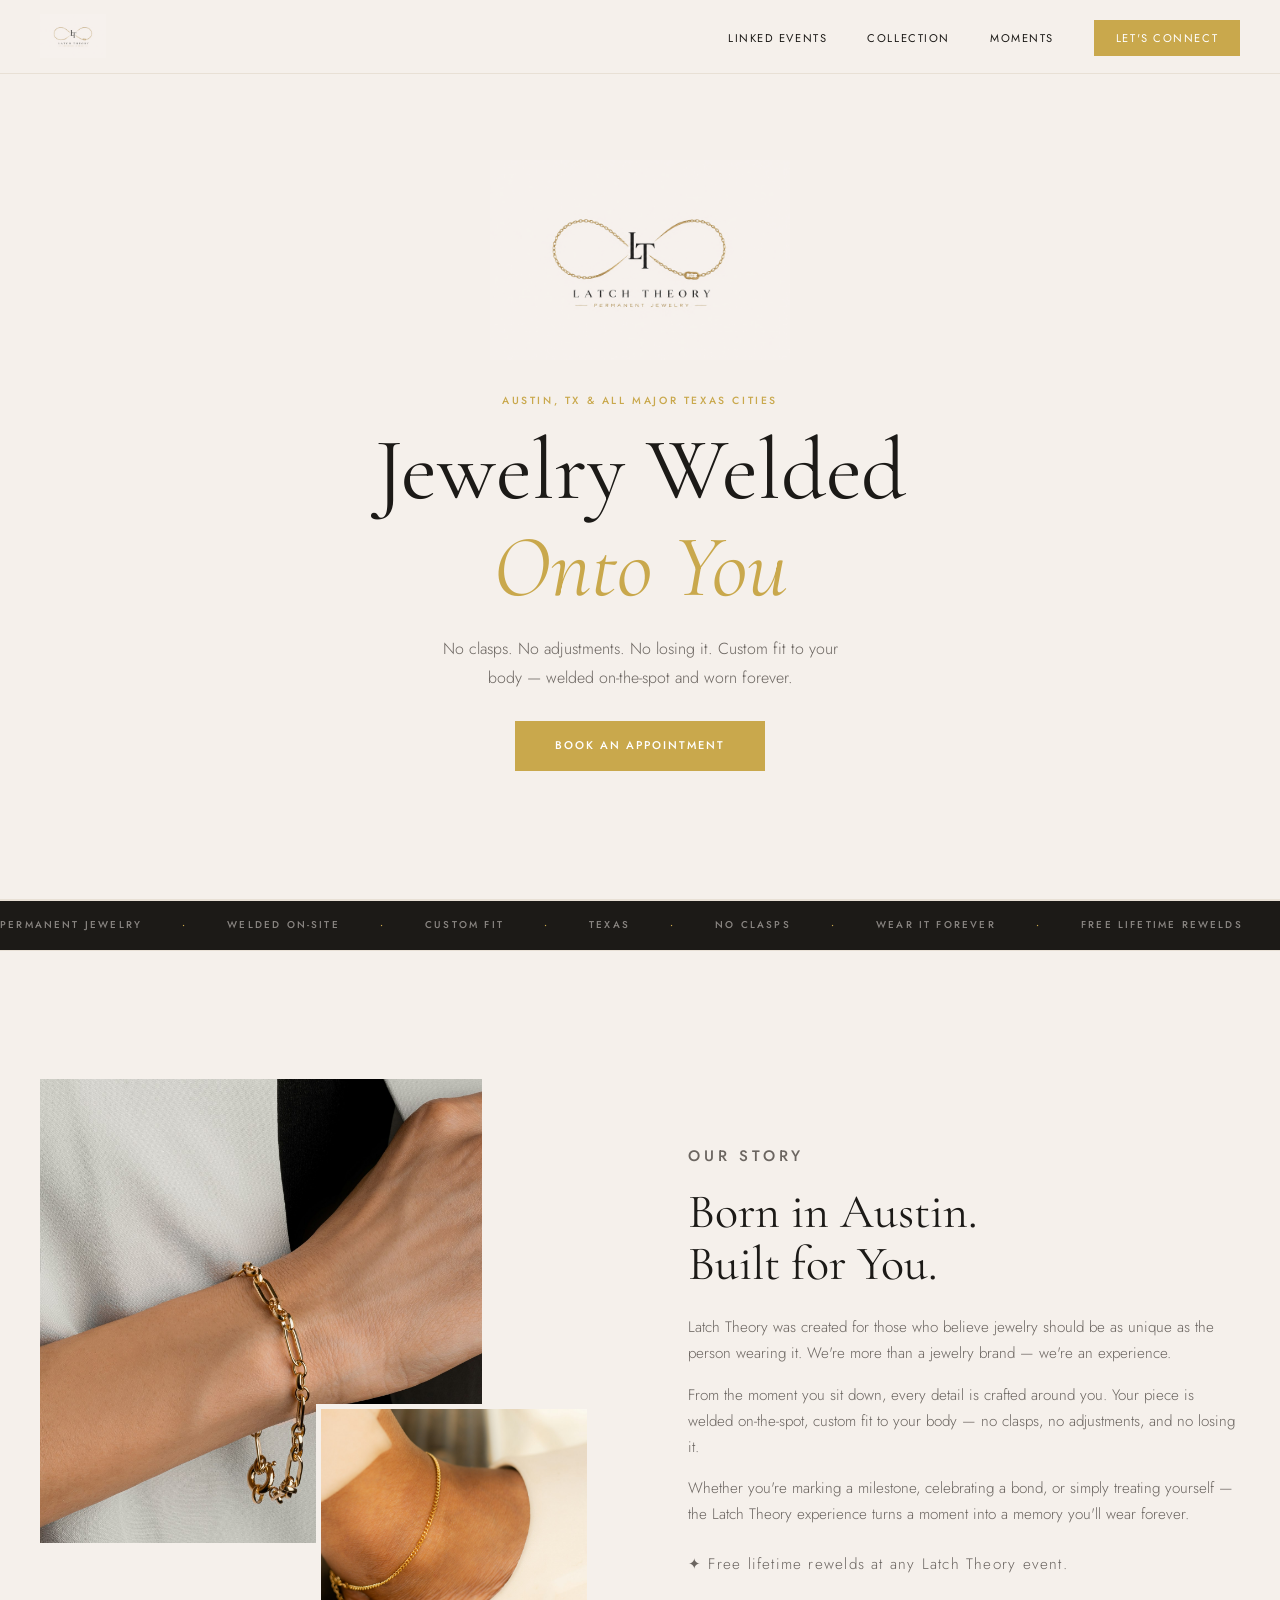
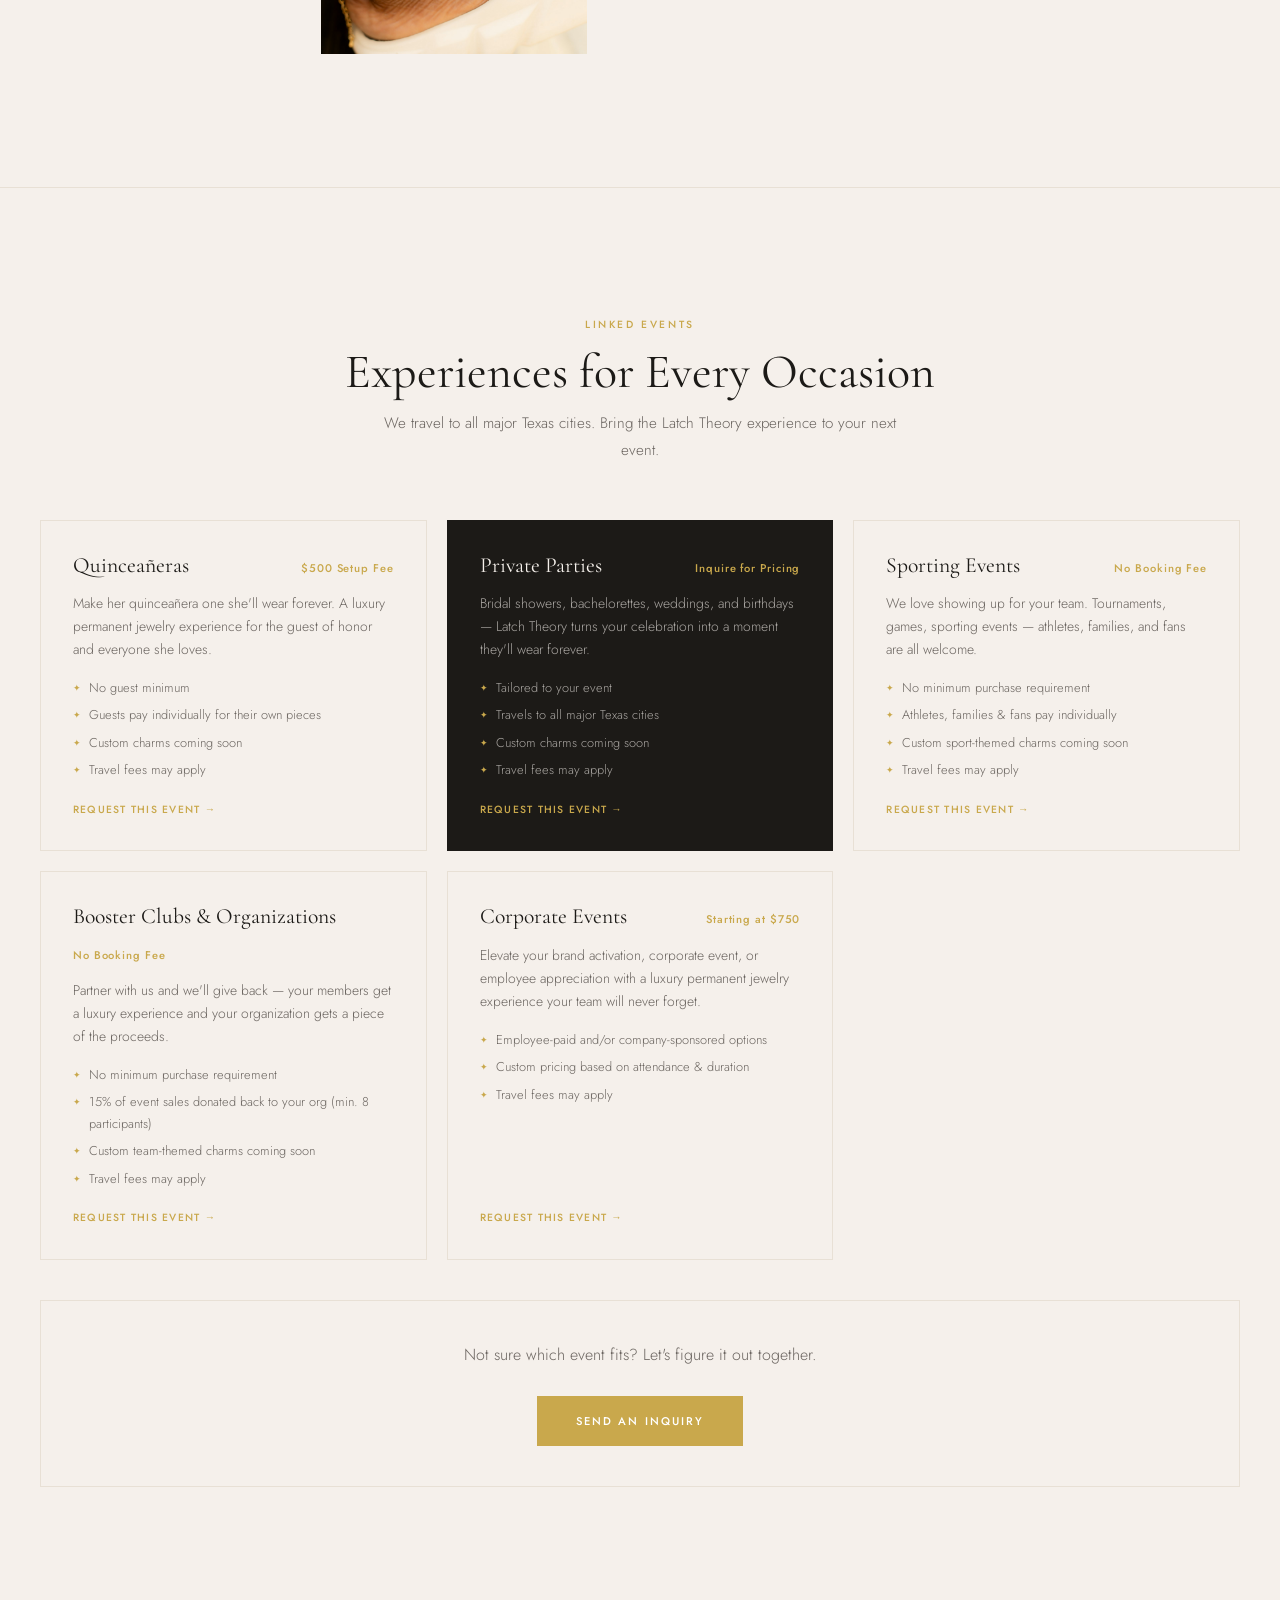
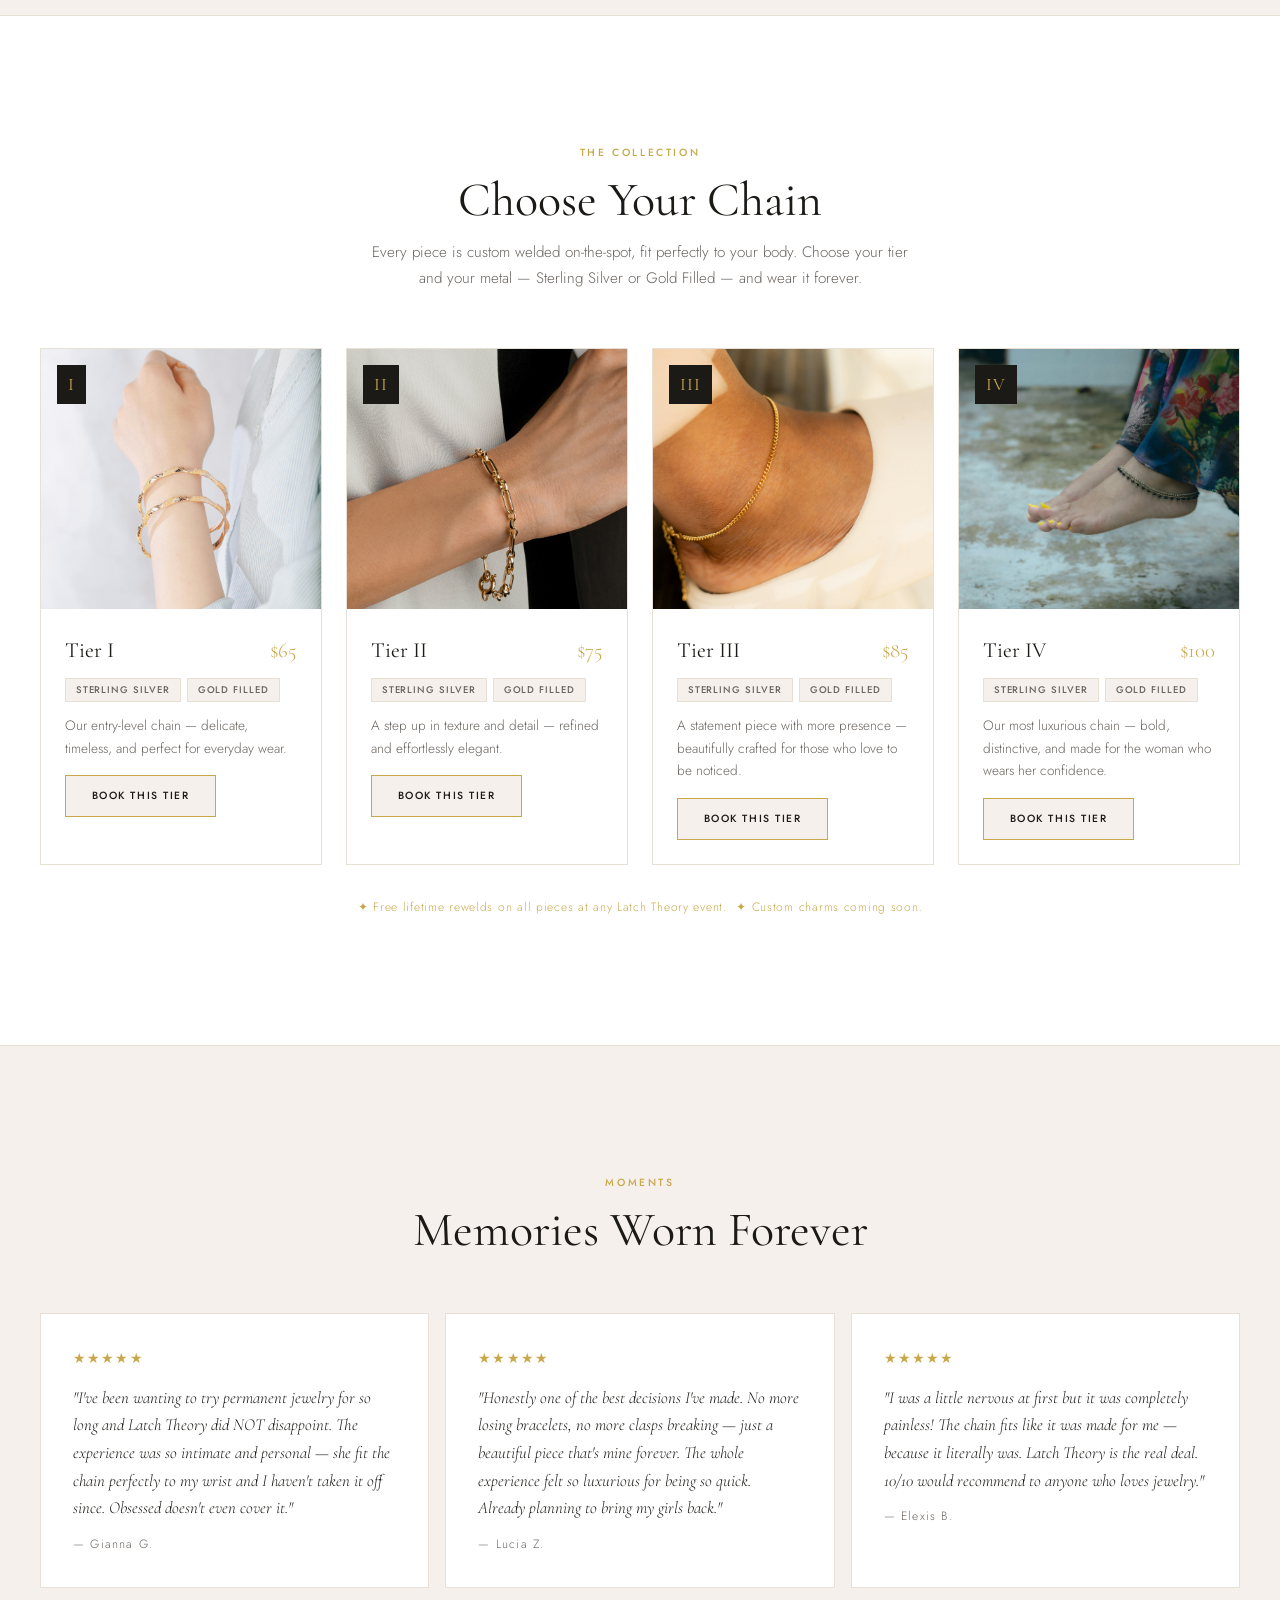
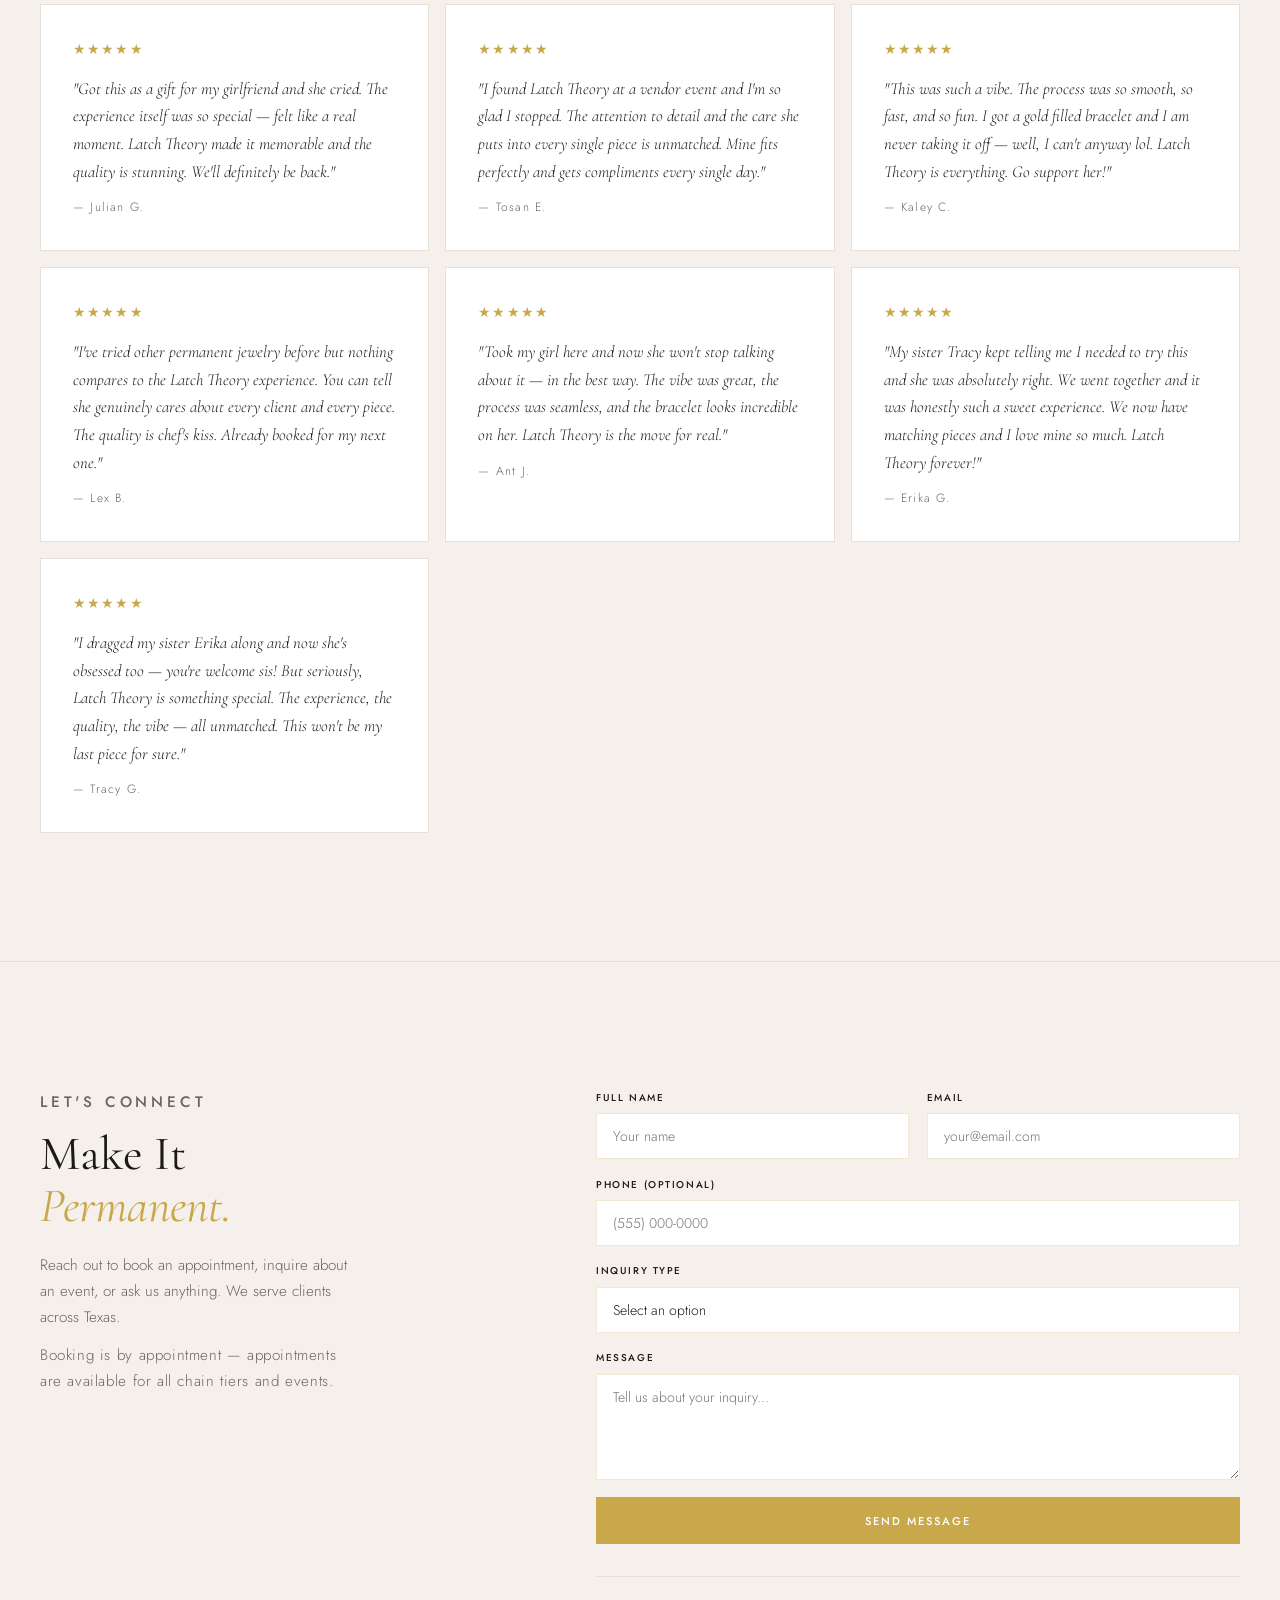
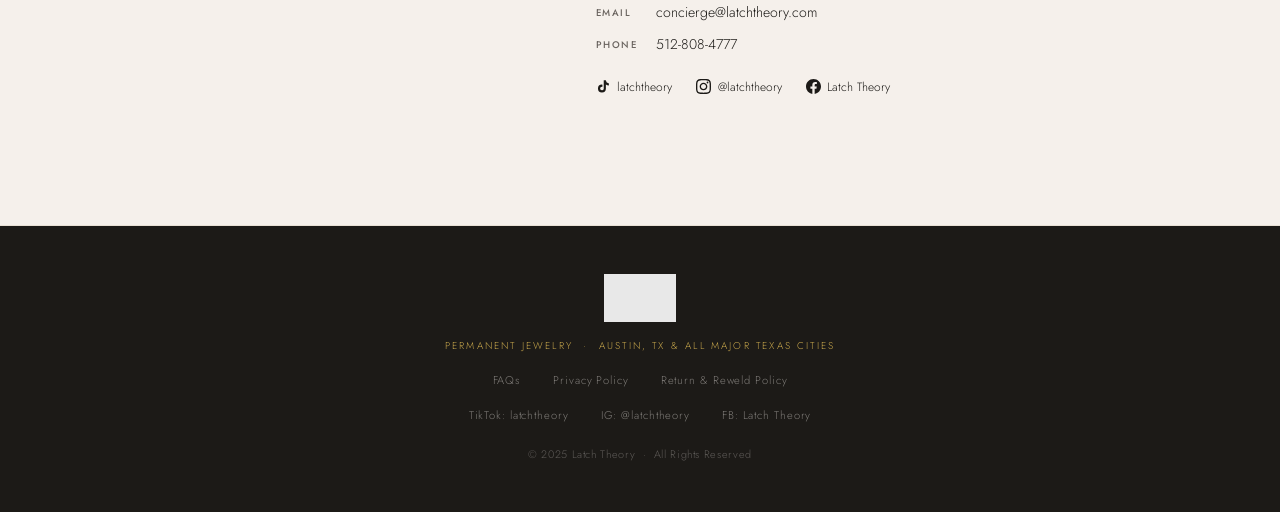
==== commit 1850aaa7: "Replace split hero with centered logo + text landing Logo centered at top of hero, eyebrow/headline/" ====
--- a/design4/index.html
+++ b/design4/index.html
@@ -28,13 +28,11 @@
   <!-- ── Hero ── -->
   <section class="hero" id="hero">
     <div class="hero-content">
+      <img src="../images/logo.PNG" alt="Latch Theory" class="hero-logo-img" />
       <p class="eyebrow">Austin, TX &amp; All Major Texas Cities</p>
       <h1>Jewelry Welded<br /><em>Onto You</em></h1>
       <p class="hero-sub">No clasps. No adjustments. No losing it. Custom fit to your body — welded on-the-spot and worn forever.</p>
       <a href="#contact" class="btn-primary">Book an Appointment</a>
-    </div>
-    <div class="hero-logo-block">
-      <img src="../images/logo.PNG" alt="Latch Theory" class="hero-logo-img" />
     </div>
   </section>
 
--- a/design4/style.css
+++ b/design4/style.css
@@ -158,28 +158,32 @@
 /* ── Hero ── */
 .hero {
   min-height: 100vh;
-  display: grid;
-  grid-template-columns: 1fr 1fr;
-  align-items: center;
+  display: flex;
+  align-items: center;
+  justify-content: center;
   border-bottom: 1px solid var(--border);
-}
-.hero-content { padding: 6rem 4rem 6rem 6rem; }
-.hero h1 { margin-top: 0.5rem; margin-bottom: 1.5rem; }
-.hero-sub { font-size: 1rem; color: var(--muted); max-width: 380px; line-height: 1.8; }
-.hero-logo-block {
-  height: 100vh;
-  background: var(--charcoal);
-  display: flex;
-  align-items: center;
-  justify-content: center;
-  padding: 3rem;
+  padding: 8rem 2rem 6rem;
+}
+.hero-content {
+  display: flex;
+  flex-direction: column;
+  align-items: center;
+  text-align: center;
+  max-width: 680px;
 }
 .hero-logo-img {
-  width: min(320px, 60%);
+  width: min(300px, 60vw);
   height: auto;
   object-fit: contain;
-  filter: brightness(0) invert(1);
-  opacity: 0.92;
+  margin-bottom: 2rem;
+}
+.hero-content .eyebrow { margin-bottom: 0.75rem; }
+.hero h1 { margin-bottom: 1.25rem; }
+.hero-sub {
+  font-size: 1rem;
+  color: var(--muted);
+  max-width: 420px;
+  line-height: 1.8;
 }
 
 /* ── Marquee ── */
@@ -611,9 +615,7 @@
   .nav-links .nav-cta { background: none; color: var(--gold); padding: 0; border: none; }
 
   /* Hero */
-  .hero { grid-template-columns: 1fr; min-height: auto; }
-  .hero-logo-block { height: 55vw; }
-  .hero-content { padding: 5rem 2rem 2rem; }
+  .hero { padding: 6rem 1.5rem 4rem; }
 
   /* About */
   .about-inner { grid-template-columns: 1fr; gap: 3rem; }
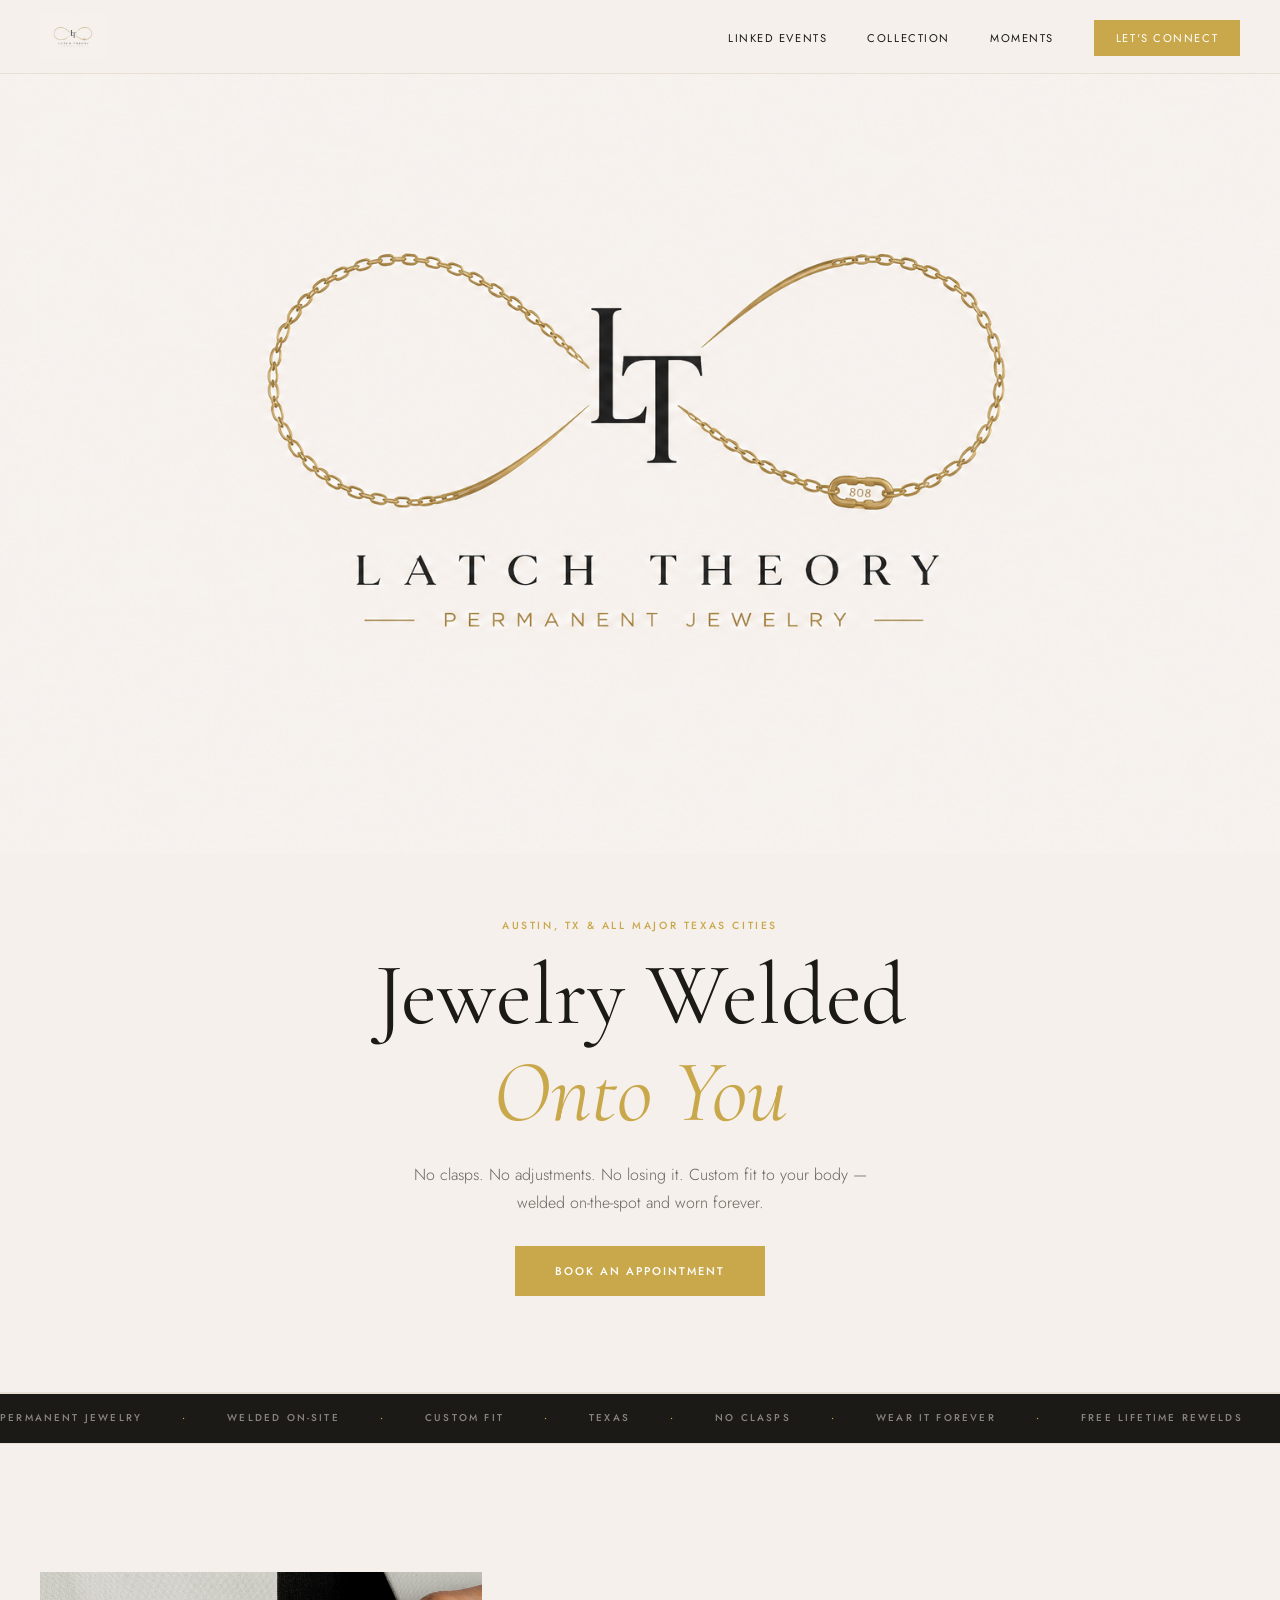
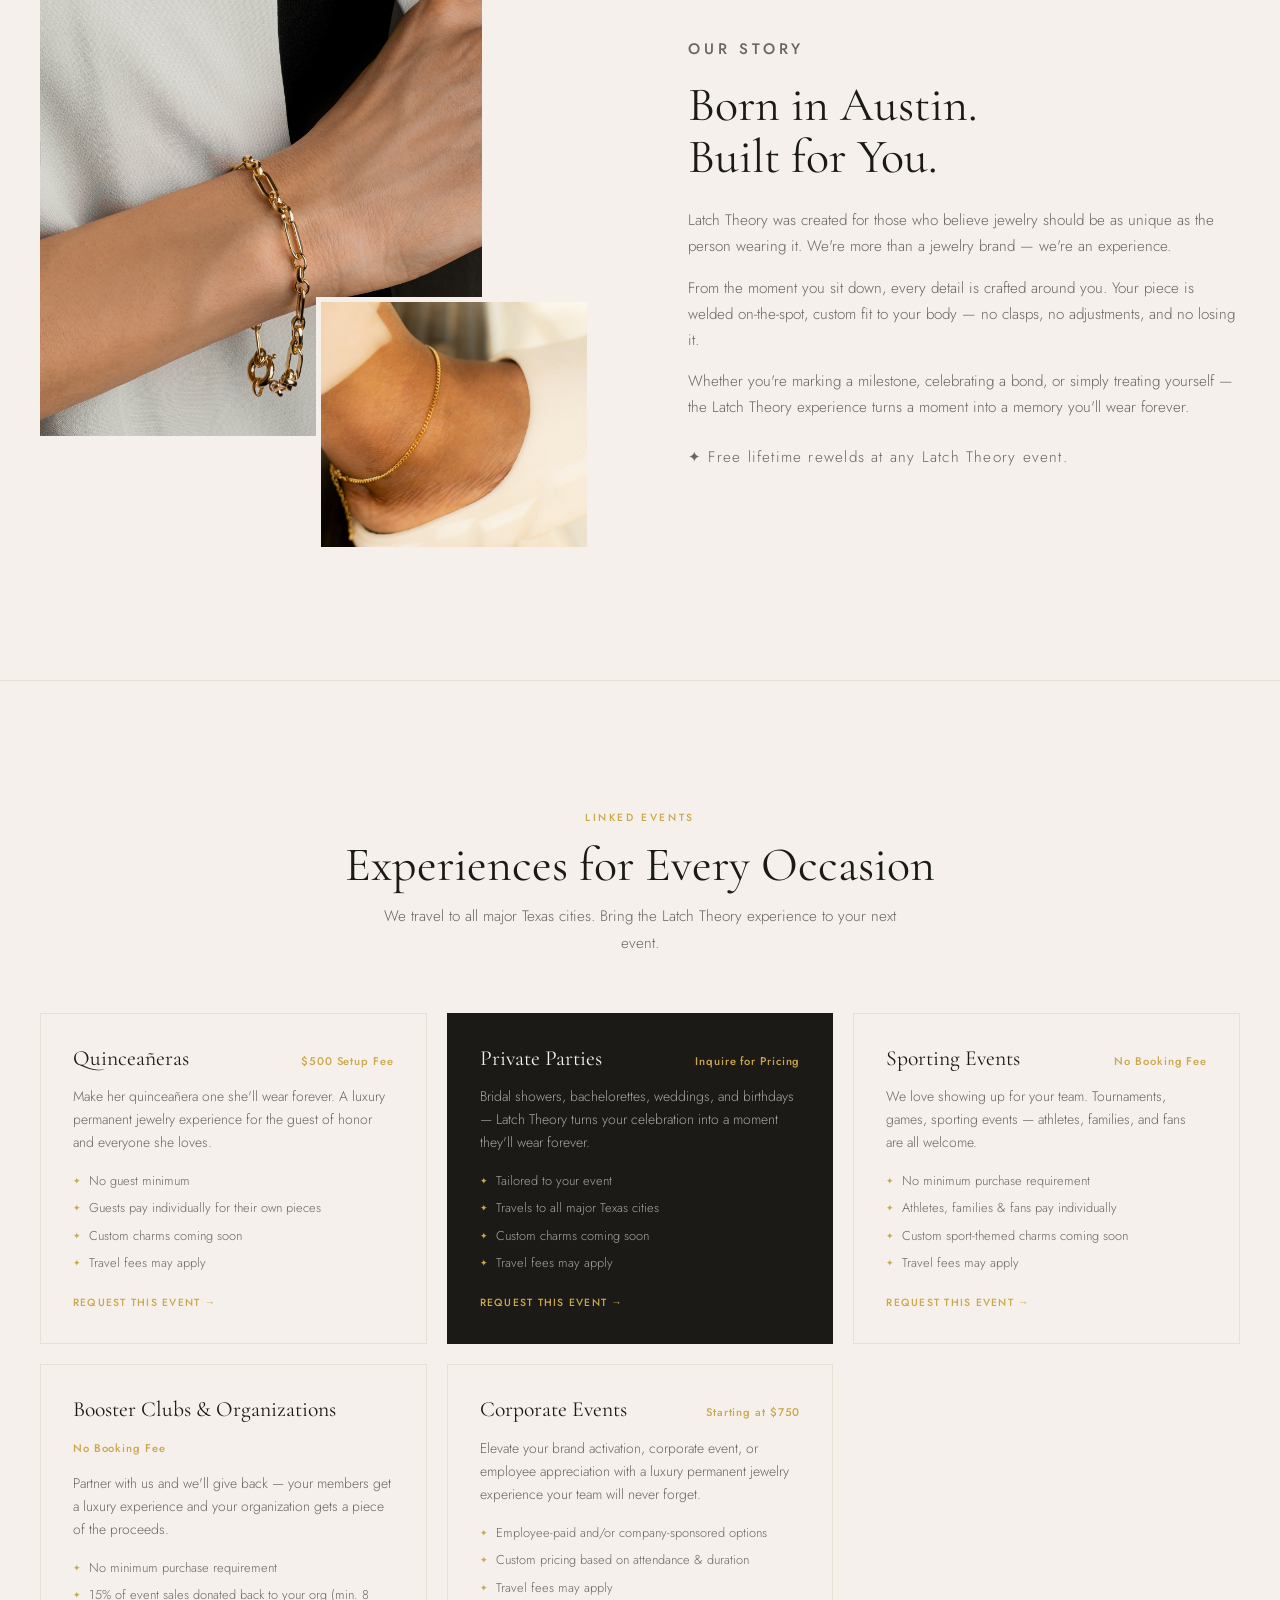
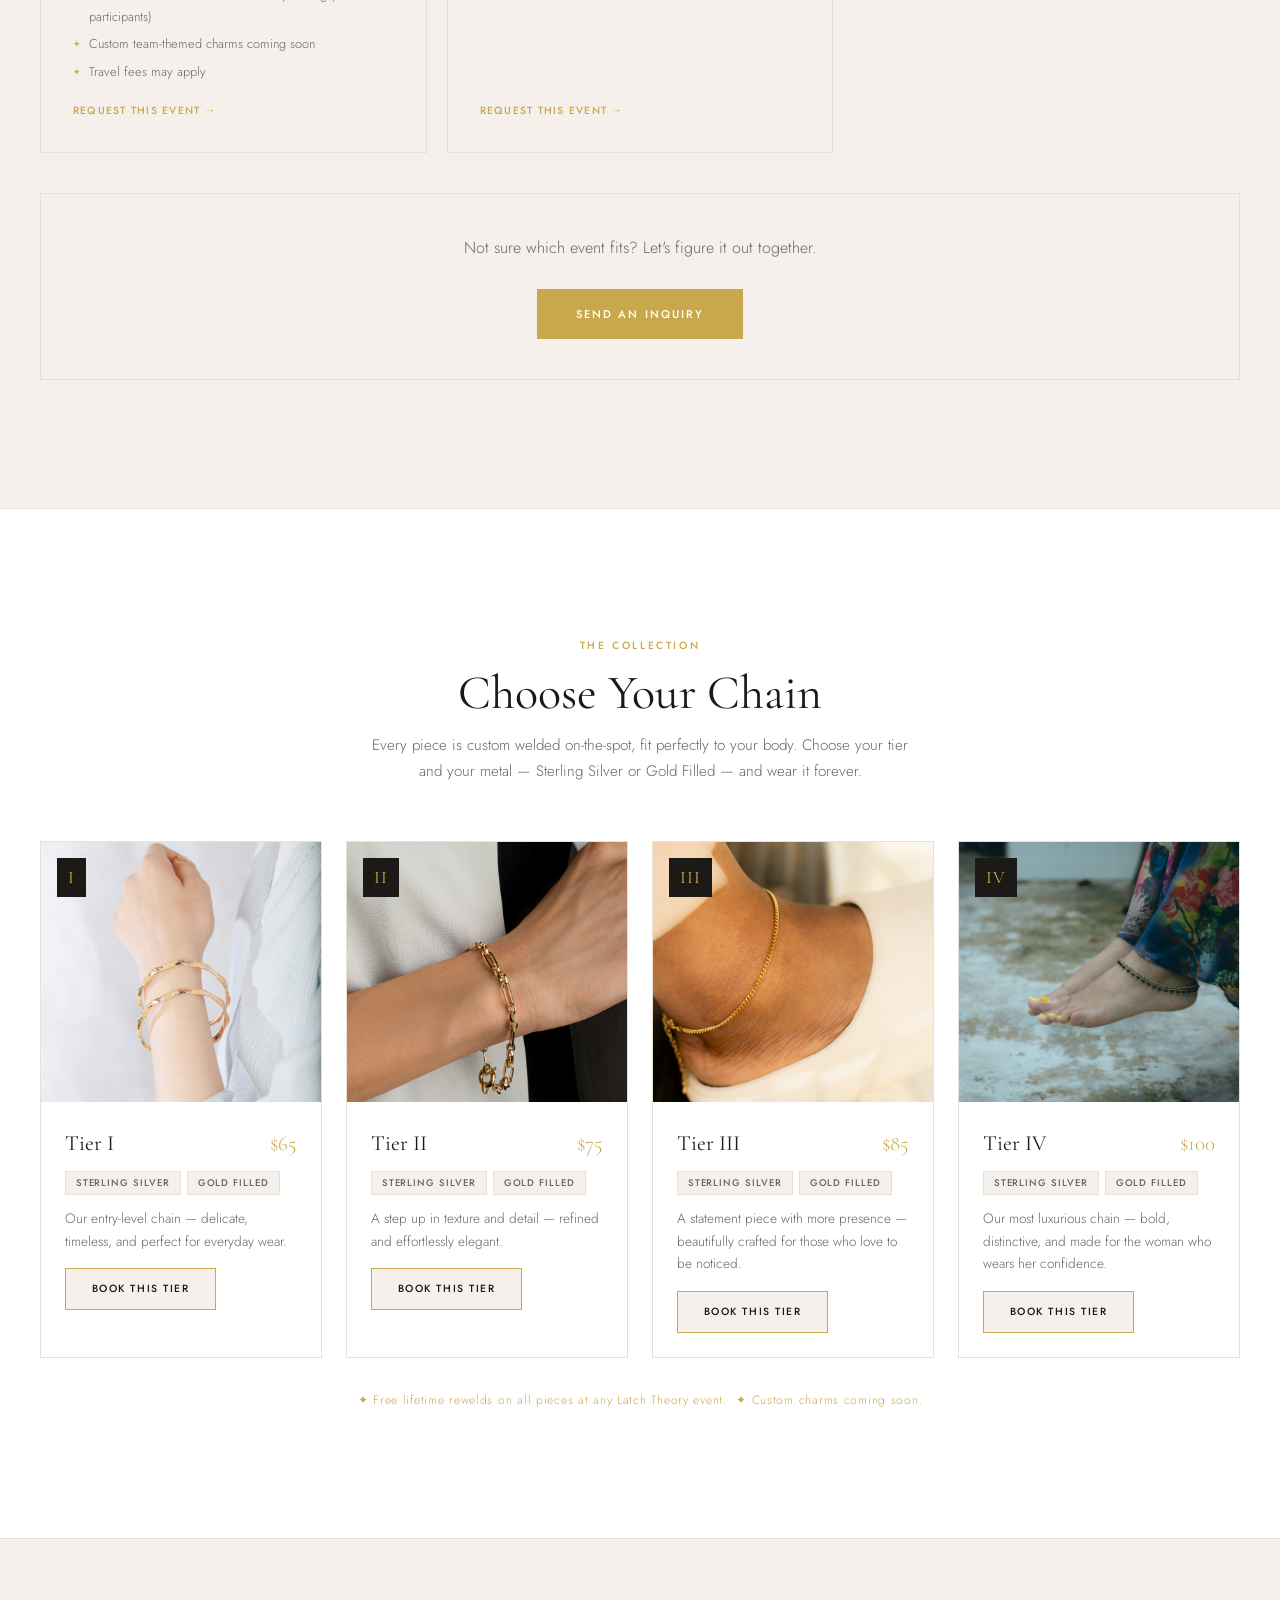
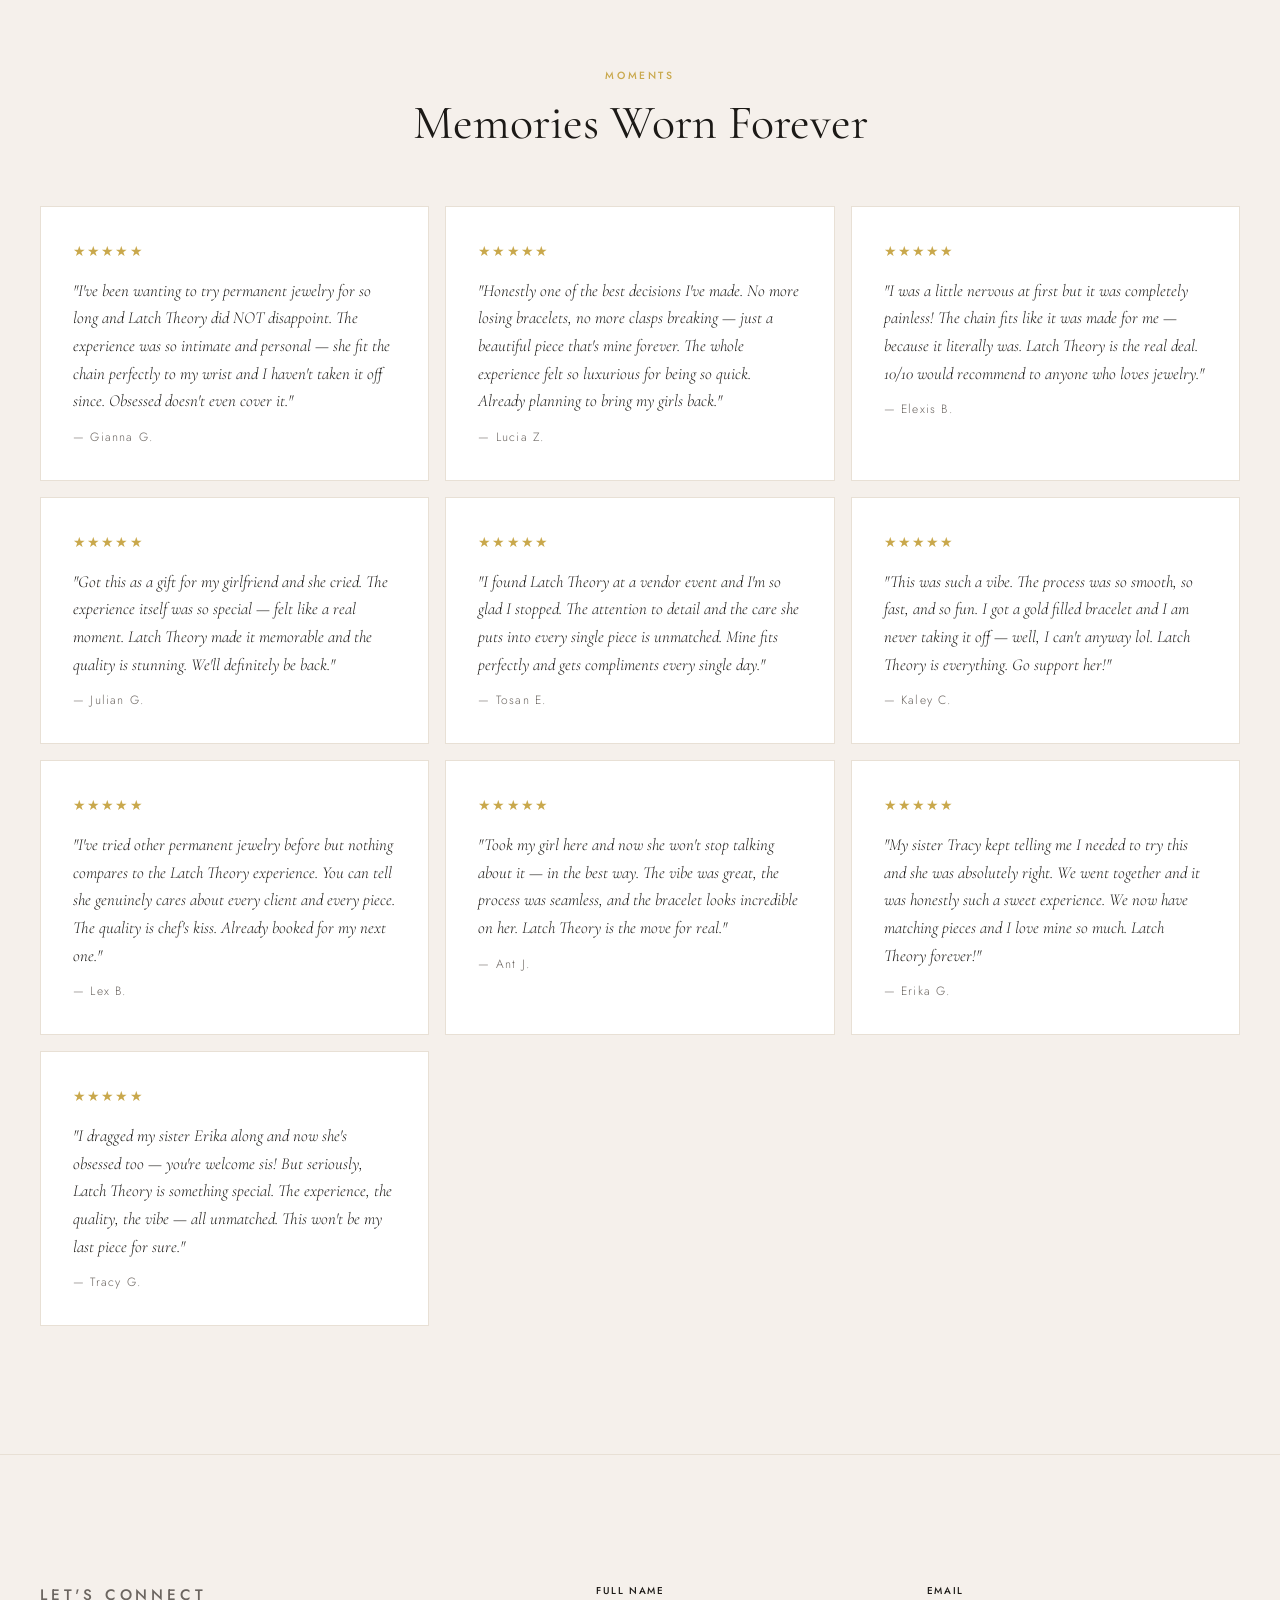
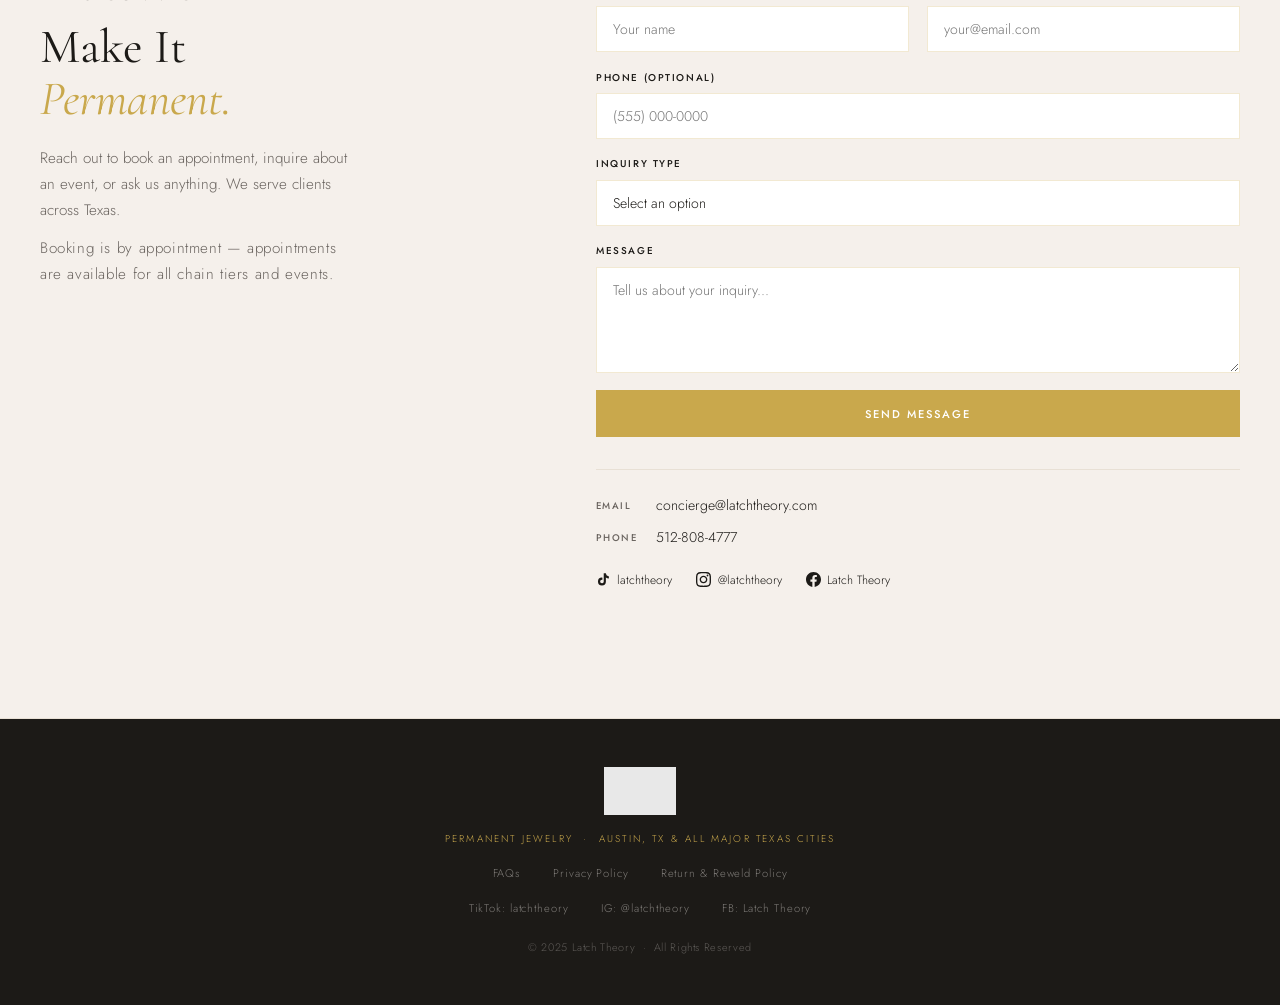
==== commit ff6d7e3c: "Hero: logo.PNG stretched full width, text centered underneath Co-Authored-By: Claude Sonnet 4.6 <nor" ====
--- a/design4/index.html
+++ b/design4/index.html
@@ -27,8 +27,8 @@
 
   <!-- ── Hero ── -->
   <section class="hero" id="hero">
+    <img src="../images/logo.PNG" alt="Latch Theory" class="hero-logo-img" />
     <div class="hero-content">
-      <img src="../images/logo.PNG" alt="Latch Theory" class="hero-logo-img" />
       <p class="eyebrow">Austin, TX &amp; All Major Texas Cities</p>
       <h1>Jewelry Welded<br /><em>Onto You</em></h1>
       <p class="hero-sub">No clasps. No adjustments. No losing it. Custom fit to your body — welded on-the-spot and worn forever.</p>
--- a/design4/style.css
+++ b/design4/style.css
@@ -157,32 +157,32 @@
 
 /* ── Hero ── */
 .hero {
-  min-height: 100vh;
-  display: flex;
-  align-items: center;
-  justify-content: center;
   border-bottom: 1px solid var(--border);
-  padding: 8rem 2rem 6rem;
+  display: flex;
+  flex-direction: column;
+  align-items: center;
+}
+.hero-logo-img {
+  display: block;
+  width: 100%;
+  height: auto;
+  object-fit: cover;
+  object-position: center;
 }
 .hero-content {
   display: flex;
   flex-direction: column;
   align-items: center;
   text-align: center;
-  max-width: 680px;
-}
-.hero-logo-img {
-  width: min(300px, 60vw);
-  height: auto;
-  object-fit: contain;
-  margin-bottom: 2rem;
+  padding: 4rem 2rem 6rem;
+  width: 100%;
 }
 .hero-content .eyebrow { margin-bottom: 0.75rem; }
 .hero h1 { margin-bottom: 1.25rem; }
 .hero-sub {
   font-size: 1rem;
   color: var(--muted);
-  max-width: 420px;
+  max-width: 480px;
   line-height: 1.8;
 }
 
@@ -615,7 +615,7 @@
   .nav-links .nav-cta { background: none; color: var(--gold); padding: 0; border: none; }
 
   /* Hero */
-  .hero { padding: 6rem 1.5rem 4rem; }
+  .hero-content { padding: 2.5rem 1.5rem 4rem; }
 
   /* About */
   .about-inner { grid-template-columns: 1fr; gap: 3rem; }
